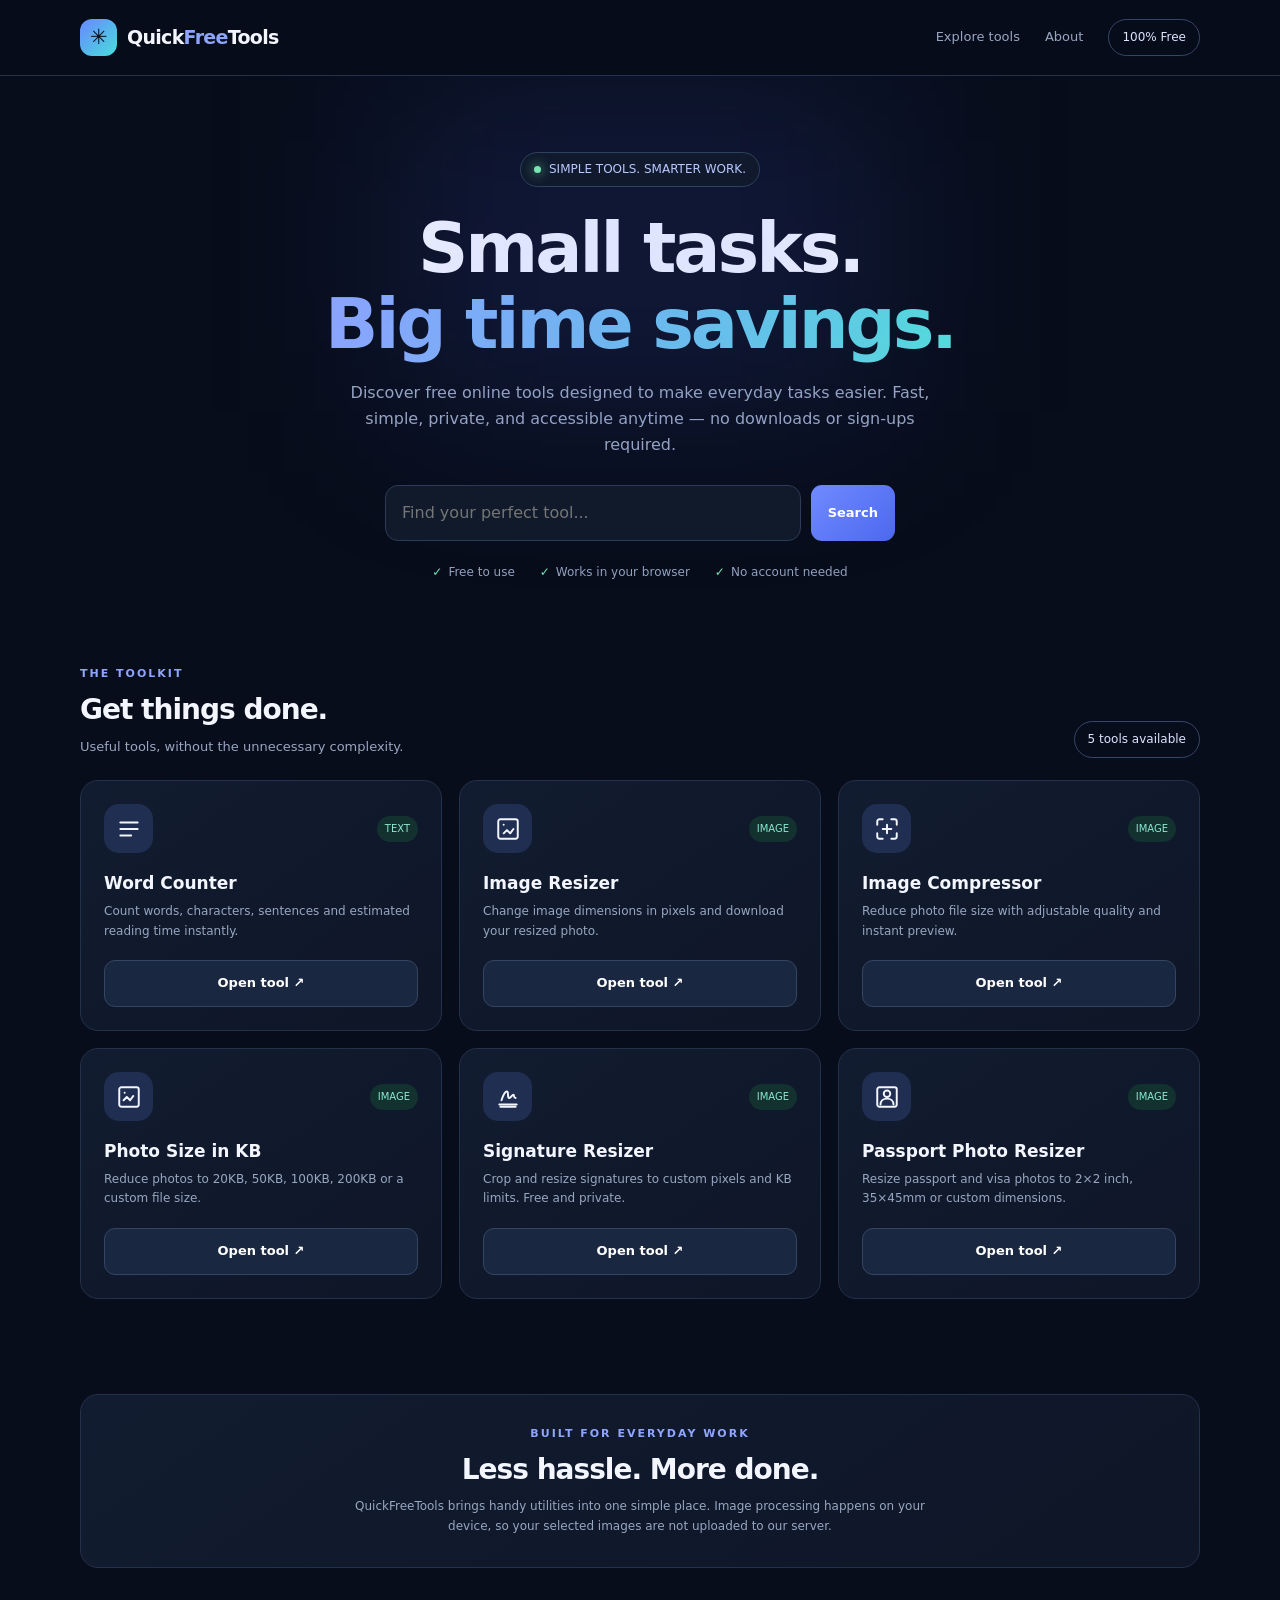
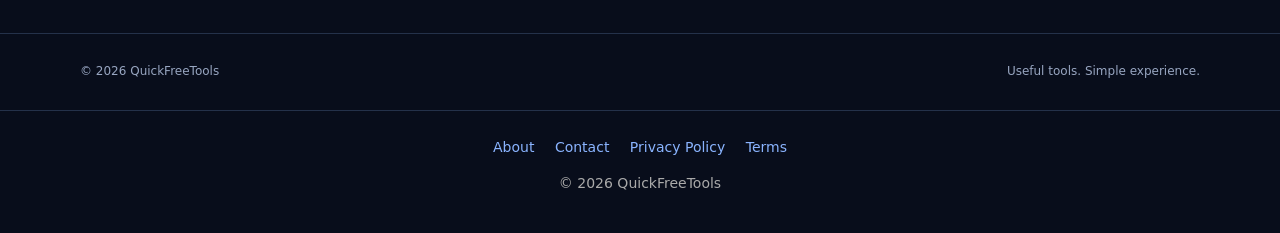
==== index.html @ e78bf020 "Update index.html" ====
<!DOCTYPE html>
<html lang="en">
<head>
<meta charset="UTF-8">
<meta name="viewport" content="width=device-width, initial-scale=1.0">
<meta name="theme-color" content="#080d1b">
<meta name="description" content="Free online tools to count words, resize images and compress photos. Fast, private and easy to use.">
<title>QuickFreeTools — Smart Tools. Zero Cost.</title>
<link rel="canonical" href="https://quickfreetools.github.io/quickfreetools/">

<meta property="og:type" content="website">
<meta property="og:title" content="QuickFreeTools - Free Online Tools">
<meta property="og:description" content="Free online tools to count words, resize images and compress photos. Fast, simple and privacy-friendly.">
<meta property="og:url" content="https://quickfreetools.github.io/quickfreetools/">
<meta name="twitter:card" content="summary">
<style>
:root{--bg:#080d1b;--panel:#10182a;--panel2:#141f35;--line:#24314a;--text:#f3f6ff;--muted:#98a6c1;--blue:#6485ff;--cyan:#49e0dc;--green:#76e6b2}
*{box-sizing:border-box}
html{scroll-behavior:smooth;scroll-padding-top:90px}
body{margin:0;background:var(--bg);color:var(--text);font-family:Inter,ui-sans-serif,system-ui,-apple-system,Arial,sans-serif;line-height:1.6}
button,input,textarea,select{font:inherit}
button{cursor:pointer}
a{color:inherit;text-decoration:none}
.wrap{width:min(1120px,92%);margin:auto}
nav{height:76px;border-bottom:1px solid var(--line);display:flex;align-items:center;position:sticky;top:0;background:#080d1bf2;backdrop-filter:blur(16px);z-index:10}
.navrow{display:flex;align-items:center;justify-content:space-between;gap:18px}
.logo{display:flex;align-items:center;gap:10px;font-weight:850;font-size:19px;letter-spacing:-.7px}
.logoicon{width:37px;height:37px;display:grid;place-items:center;border-radius:12px;background:linear-gradient(135deg,#6888ff,#48dedb);color:#081020;font-size:21px}
.logo em{font-style:normal;color:#8ea5ff}
.navlinks{display:flex;align-items:center;gap:25px;color:var(--muted);font-size:13px}
.navlinks a:hover{color:white}
.pill{border:1px solid #35466a;border-radius:30px;padding:8px 13px;color:#dce4ff;font-size:12px}
.hero{padding:76px 0 48px;text-align:center;position:relative;overflow:hidden}
.hero:before{content:"";position:absolute;width:500px;height:330px;left:50%;top:5px;transform:translateX(-50%);background:#4967ff20;filter:blur(90px);pointer-events:none}
.eyebrow{display:inline-flex;align-items:center;gap:8px;border:1px solid #30405f;background:#101a2c;border-radius:30px;padding:7px 13px;color:#b9c7ff;font-size:12px;position:relative}
.dot{width:7px;height:7px;border-radius:50%;background:var(--green);box-shadow:0 0 12px #76e6b2}
h1{font-size:clamp(38px,6.5vw,70px);line-height:1.08;letter-spacing:-3px;margin:24px 0 18px;font-weight:850}
.gradient{background:linear-gradient(100deg,#8ea5ff,#55dedb);background-clip:text;-webkit-background-clip:text;color:transparent}
.hero p{max-width:590px;margin:0 auto;color:var(--muted);font-size:16px}
.searchbox{display:flex;gap:10px;max-width:510px;margin:28px auto 0;position:relative}
.searchbox input{min-width:0;flex:1;background:#111a2b;border:1px solid #2c3b57;border-radius:13px;padding:14px 16px;color:white;outline:none}
.searchbox input:focus,textarea:focus,input:focus,select:focus{border-color:var(--blue)}
.btn{border:0;border-radius:11px;padding:12px 17px;background:linear-gradient(135deg,#718aff,#4c68ee);color:white;font-weight:750;font-size:13px;transition:transform .2s,filter .2s}
.btn:hover{filter:brightness(1.12);transform:translateY(-1px)}
.btn.secondary{background:#1a2740;border:1px solid #344563}
.btn:disabled{opacity:.45;cursor:not-allowed;transform:none}
.stats{display:flex;justify-content:center;gap:25px;flex-wrap:wrap;margin-top:22px;color:#91a2bf;font-size:12px}
.stats span:before{content:"✓";color:var(--green);margin-right:6px}
.section{padding:35px 0 65px}
.sectionhead{display:flex;align-items:end;justify-content:space-between;gap:20px;margin-bottom:22px}
.kicker{color:#8fa5ff;font-size:11px;text-transform:uppercase;letter-spacing:2px;font-weight:800}
h2{font-size:28px;letter-spacing:-1px;margin:5px 0}
.sub{color:var(--muted);font-size:13px;margin:0}
.grid{display:grid;grid-template-columns:repeat(3,minmax(0,1fr));gap:17px}
.card{background:linear-gradient(145deg,#121c30,#0e1627);border:1px solid var(--line);border-radius:18px;padding:23px;transition:border-color .2s,transform .2s;min-width:0}
.card:hover{border-color:#536cba;transform:translateY(-3px)}
.cardtop{display:flex;justify-content:space-between;align-items:center}
.toolicon{width:49px;height:49px;border-radius:15px;display:grid;place-items:center;font-size:24px;background:#202e51}
.tag{font-size:10px;color:#8ce7d4;background:#12312f;padding:5px 8px;border-radius:20px}
.card h3{font-size:17px;margin:17px 0 5px}
.card p{font-size:12px;color:var(--muted);min-height:40px;margin:0 0 18px}
.card button{width:100%}
.workspace{margin-top:30px}
.toolpanel{display:none;background:#10192b;border:1px solid #293853;border-radius:20px;padding:clamp(18px,4vw,32px)}
.toolpanel.active{display:block;animation:appear .25s ease}
@keyframes appear{from{opacity:0;transform:translateY(6px)}to{opacity:1;transform:translateY(0)}}
.panelhead{display:flex;justify-content:space-between;align-items:center;gap:15px;margin-bottom:22px}
.panelhead h3{margin:0;font-size:21px}
.panelhead p{margin:3px 0 0;color:var(--muted);font-size:12px}
.closebtn{background:#1a2740;border:1px solid #354563;color:white;border-radius:9px;padding:7px 12px}
textarea,.field{width:100%;background:#080f1e;border:1px solid #2a3955;border-radius:12px;color:white;padding:14px;outline:none}
textarea{min-height:170px;resize:vertical}
textarea::placeholder,.field::placeholder{color:#687a98}
.metrics{display:grid;grid-template-columns:repeat(4,1fr);gap:10px;margin-top:13px}
.metric{padding:14px;border:1px solid #293853;border-radius:12px;background:#0c1424}
.metric strong{display:block;font-size:23px;color:#a5b5ff}
.metric span{font-size:11px;color:var(--muted)}
.rowtools{display:flex;gap:9px;flex-wrap:wrap;margin-top:14px}
.dropzone{border:1px dashed #53658a;border-radius:15px;padding:30px 15px;text-align:center;background:#0b1425}
.dropzone .bigicon{font-size:35px}
.dropzone p{font-size:13px;color:var(--muted)}
.filelabel{display:inline-block;cursor:pointer}
.filelabel input{display:none}
.imagepreview{display:none;max-width:100%;max-height:300px;object-fit:contain;margin:18px auto;border-radius:10px}
.options{display:grid;grid-template-columns:repeat(2,minmax(0,1fr));gap:14px;margin-top:18px}
.option label{display:block;color:var(--muted);font-size:12px;margin-bottom:6px}
.option input,.option select{width:100%;background:#080f1e;color:white;border:1px solid #2a3955;border-radius:10px;padding:10px}
.option input[type=range]{padding:0;accent-color:#738aff}
.status{color:var(--green);font-size:13px;margin-top:13px;overflow-wrap:anywhere}
footer{border-top:1px solid var(--line);padding:28px 0;color:var(--muted);font-size:12px}
.footerrow{display:flex;justify-content:space-between;gap:15px;flex-wrap:wrap}
.notice{font-size:11px;color:#8798b5;margin-top:13px}
.empty{color:var(--muted);font-size:13px;padding:12px 0}
@media(max-width:700px){.navlinks{gap:12px}.navlinks .hide{display:none}.hero{padding-top:55px}h1{letter-spacing:-1.8px}.grid{grid-template-columns:1fr}.card{padding:20px}.card p{min-height:0}.sectionhead{align-items:start;flex-direction:column}.metrics{grid-template-columns:repeat(2,1fr)}.options{grid-template-columns:1fr}.stats{gap:12px}.panelhead h3{font-size:18px}}
</style>
<link rel="stylesheet" href="premium.css">
</head>
<body>
<nav>
  <div class="wrap navrow">
    <a class="logo" href="#" aria-label="QuickFreeTools home"><span class="logoicon">✳</span><span>Quick<em>Free</em>Tools</span></a>
    <div class="navlinks">
      <a href="#tools">Explore tools</a>
      <a class="hide" href="#about">About</a>
      <span class="pill">100% Free</span>
    </div>
  </div>
</nav>

<header class="hero">
  <div class="wrap">
    <div class="eyebrow"><span class="dot"></span> SIMPLE TOOLS. SMARTER WORK.</div>
    <h1>Small tasks.<br><span class="gradient">Big time savings.</span></h1>
<p>
Discover free online tools designed to make everyday tasks easier.
Fast, simple, private, and accessible anytime —
no downloads or sign-ups required.
</p>
    <div class="searchbox">
      <input id="search" type="search" placeholder="Find your perfect tool..." aria-label="Search tools">
      <button class="btn" onclick="searchTools()">Search</button>
    </div>
    <div class="stats"><span>Free to use</span><span>Works in your browser</span><span>No account needed</span></div>
  </div>
</header>

<main class="wrap">
<section class="section" id="tools">
  <div class="sectionhead">
    <div><div class="kicker">THE TOOLKIT</div><h2>Get things done.</h2><p class="sub">Useful tools, without the unnecessary complexity.</p></div>
    <span class="pill">5 tools available</span>
  </div>
  <div class="grid" id="toolgrid">
    <article class="card" data-name="word counter text character sentence reading time">
      <div class="cardtop"><div class="toolicon">
  <svg width="26" height="26" viewBox="0 0 24 24"
       fill="none" stroke="currentColor"
       stroke-width="1.8" stroke-linecap="round"
       stroke-linejoin="round" aria-hidden="true">
    <path d="M4 6h16M4 12h16M4 18h10"/>
  </svg>
</div><span class="tag">TEXT</span></div>
      <h3>Word Counter</h3>
      <p>Count words, characters, sentences and estimated reading time instantly.</p>
      <button class="btn secondary" onclick="openTool('words')">Open tool ↗</button>
    </article>
    <article class="card" data-name="image resizer resize photo pixels dimensions jpg png webp">
      <div class="cardtop"><div class="toolicon">
  <svg width="26" height="26" viewBox="0 0 24 24"
       fill="none" stroke="currentColor"
       stroke-width="1.8" stroke-linecap="round"
       stroke-linejoin="round" aria-hidden="true">
    <rect x="3" y="3" width="18" height="18" rx="2"/>
    <path d="M8 16l3-3 3 3 3-4"/>
    <path d="M8 8h.01"/>
  </svg>
</div><span class="tag">IMAGE</span></div>
      <h3>Image Resizer</h3>
      <p>Change image dimensions in pixels and download your resized photo.</p>
      <button class="btn secondary" onclick="openTool('resize')">Open tool ↗</button>
    </article>
    <article class="card" data-name="image compressor compress reduce file size photo quality jpg webp">
      <div class="cardtop"><div class="toolicon">
  <svg width="26" height="26" viewBox="0 0 24 24"
       fill="none" stroke="currentColor"
       stroke-width="1.8" stroke-linecap="round"
       stroke-linejoin="round" aria-hidden="true">
    <path d="M8 3H5a2 2 0 0 0-2 2v3"/>
    <path d="M16 3h3a2 2 0 0 1 2 2v3"/>
    <path d="M3 16v3a2 2 0 0 0 2 2h3"/>
    <path d="M21 16v3a2 2 0 0 1-2 2h-3"/>
    <path d="M8 12h8M12 8v8"/>
  </svg>
</div><span class="tag">IMAGE</span></div>
      <h3>Image Compressor</h3>
      <p>Reduce photo file size with adjustable quality and instant preview.</p>
      <button class="btn secondary" onclick="openTool('compress')">Open tool ↗</button>
    </article>
<article class="card"
data-name="photo size in kb converter reduce image 20kb 50kb 100kb 200kb">

<div class="cardtop">

<div class="toolicon">
<svg width="26" height="26" viewBox="0 0 24 24"
fill="none" stroke="currentColor"
stroke-width="1.8" stroke-linecap="round"
stroke-linejoin="round" aria-hidden="true">
<rect x="3" y="3" width="18" height="18" rx="2"/>
<path d="M7 15l3-3 3 3 3-4"/>
<path d="M8 8h.01"/>
</svg>
</div>

<span class="tag">IMAGE</span>

</div>

<h3>Photo Size in KB</h3>

<p>
Reduce photos to 20KB, 50KB, 100KB, 200KB
or a custom file size.
</p>

<a class="btn secondary"
href="photo-size-in-kb.html"
style="display:block;text-align:center">
Open tool ↗
</a>

</article>
<article class="card"
data-name="signature resizer resize signature online crop signature pixels kb">

<div class="cardtop">

<div class="toolicon">
<svg width="26" height="26" viewBox="0 0 24 24"
fill="none" stroke="currentColor"
stroke-width="1.8" stroke-linecap="round"
stroke-linejoin="round" aria-hidden="true">
<path d="M4 19h16"/>
<path d="M6 15c2-6 4-8 5-8 2 0 0 6 2 6 1 0 3-3 4-3 1 0 0 3 2 3"/>
<path d="M5 21h14"/>
</svg>
</div>

<span class="tag">IMAGE</span>

</div>

<h3>Signature Resizer</h3>

<p>
Crop and resize signatures to custom pixels
and KB limits. Free and private.
</p>

<a class="btn secondary"
href="signature-resizer.html"
style="display:block;text-align:center">
Open tool ↗
</a>

</article>
    <article class="card"
data-name="passport photo resizer visa photo maker 2x2 inch 35x45mm resize passport image">

<div class="cardtop">

<div class="toolicon">
<svg width="26" height="26"
viewBox="0 0 24 24"
fill="none"
stroke="currentColor"
stroke-width="1.8"
stroke-linecap="round"
stroke-linejoin="round"
aria-hidden="true">

<rect x="3" y="3" width="18" height="18" rx="2"/>

<circle cx="12" cy="9" r="3"/>

<path d="M6 19c0-3.5 2.5-5.5 6-5.5s6 2 6 5.5"/>

</svg>
</div>

<span class="tag">IMAGE</span>

</div>

<h3>Passport Photo Resizer</h3>

<p>
Resize passport and visa photos to 2×2 inch,
35×45mm or custom dimensions.
</p>

<a class="btn secondary"
href="passport-photo-resizer.html"
style="display:block;text-align:center">
Open tool ↗
</a>

</article>
  </div>
  <p id="noresults" class="empty" hidden>No matching tools found. Try another search.</p>

  <div class="workspace">
    <section class="toolpanel" id="words">
      <div class="panelhead"><div><h3>Word Counter</h3><p>Your text stays in this browser.</p></div><button class="closebtn" onclick="closeTools()">Close ×</button></div>
      <textarea id="textinput" placeholder="Start typing or paste your text here..."></textarea>
      <div class="metrics">
        <div class="metric"><strong id="wc">0</strong><span>Words</span></div>
        <div class="metric"><strong id="cc">0</strong><span>Characters</span></div>
        <div class="metric"><strong id="sc">0</strong><span>Sentences</span></div>
        <div class="metric"><strong id="rt">0 min</strong><span>Reading time</span></div>
      </div>
      <div class="rowtools"><button class="btn" onclick="copyText()">Copy text</button><button class="btn secondary" onclick="document.getElementById('textinput').value='';countWords()">Clear</button></div>
      <p id="copyStatus" class="status" role="status"></p>
    </section>

    <section class="toolpanel" id="resize">
      <div class="panelhead"><div><h3>Image Resizer</h3><p>Resize an image and download a new copy.</p></div><button class="closebtn" onclick="closeTools()">Close ×</button></div>
      <div class="dropzone"><div class="bigicon">▧</div><strong>Choose an image to resize</strong><p>JPG, PNG or WebP · processed locally</p><label class="btn filelabel">Choose image<input id="resizeFile" type="file" accept="image/*"></label></div>
      <img id="resizePreview" class="imagepreview" alt="Image resize preview">
      <p id="resizeInfo" class="sub"></p>
      <div class="options">
        <div class="option"><label for="resizeW">Width (px)</label><input id="resizeW" type="number" min="1" max="10000" placeholder="Width"></div>
        <div class="option"><label for="resizeH">Height (px)</label><input id="resizeH" type="number" min="1" max="10000" placeholder="Height"></div>
        <div class="option"><label><input id="keepRatio" type="checkbox" checked style="width:auto;margin-right:6px">Keep aspect ratio</label></div>
        <div class="option"><label for="resizeFormat">Output format</label><select id="resizeFormat"><option value="image/png">PNG</option><option value="image/jpeg">JPG</option><option value="image/webp">WebP</option></select></div>
      </div>
      <div class="rowtools"><button class="btn" id="resizeBtn" onclick="processImage('resize')" disabled>Resize & download</button></div>
      <p id="resizeStatus" class="status" role="status"></p>
    </section>

    <section class="toolpanel" id="compress">
      <div class="panelhead"><div><h3>Image Compressor</h3><p>Reduce file size by adjusting image quality.</p></div><button class="closebtn" onclick="closeTools()">Close ×</button></div>
      <div class="dropzone"><div class="bigicon">◈</div><strong>Choose an image to compress</strong><p>JPG, PNG or WebP · processed locally</p><label class="btn filelabel">Choose image<input id="compressFile" type="file" accept="image/*"></label></div>
      <img id="compressPreview" class="imagepreview" alt="Image compression preview">
      <p id="compressInfo" class="sub"></p>
      <div class="options">
        <div class="option"><label for="quality">Image quality: <span id="qualityValue">75%</span></label><input id="quality" type="range" min="10" max="100" value="75"></div>
        <div class="option"><label for="compressFormat">Output format</label><select id="compressFormat"><option value="image/webp">WebP (recommended)</option><option value="image/jpeg">JPG</option><option value="image/png">PNG</option></select></div>
      </div>
      <div class="rowtools"><button class="btn" id="compressBtn" onclick="processImage('compress')" disabled>Compress & download</button></div>
      <p id="compressStatus" class="status" role="status"></p>
      <p class="notice">Note: PNG output is lossless; the quality slider mainly affects JPG and WebP. Actual savings depend on the original image.</p>
    </section>
  </div>
</section>

<section class="section" id="about" style="padding-top:0">
  <div class="card" style="text-align:center;padding:30px">
    <div class="kicker">BUILT FOR EVERYDAY WORK</div>
    <h2>Less hassle. More done.</h2>
    <p class="sub" style="max-width:580px;margin:0 auto">QuickFreeTools brings handy utilities into one simple place. Image processing happens on your device, so your selected images are not uploaded to our server.</p>
  </div>
</section>
</main>

<footer><div class="wrap footerrow"><span>© <span id="year"></span> QuickFreeTools</span><span>Useful tools. Simple experience.</span></div></footer>

<script>
const $=id=>document.getElementById(id);
$('year').textContent=new Date().getFullYear();

function openTool(id){
  document.querySelectorAll('.toolpanel').forEach(p=>p.classList.remove('active'));
  $(id).classList.add('active');
  $(id).scrollIntoView({behavior:'smooth',block:'start'});
}
function closeTools(){
  document.querySelectorAll('.toolpanel').forEach(p=>p.classList.remove('active'));
  $('tools').scrollIntoView({behavior:'smooth',block:'start'});
}
function searchTools(){
  const q=$('search').value.trim().toLowerCase();
  let found=0;
  document.querySelectorAll('#toolgrid .card').forEach(card=>{
    const match=(card.dataset.name+' '+card.innerText).toLowerCase().includes(q);
    card.style.display=match?'':'none';
    if(match)found++;
  });
  $('noresults').hidden=found!==0;
}
$('search').addEventListener('input',searchTools);
$('search').addEventListener('keydown',e=>{if(e.key==='Enter')searchTools()});

function countWords(){
  const t=$('textinput').value;
  const words=t.trim()?t.trim().split(/\s+/u).length:0;
  const sentences=t.trim()?(t.match(/[.!?]+(?=\s|$)/g)||[]).length:0;
  $('wc').textContent=words.toLocaleString();
  $('cc').textContent=t.length.toLocaleString();
  $('sc').textContent=sentences.toLocaleString();
  $('rt').textContent=(words?Math.max(1,Math.ceil(words/200)):0)+' min';
  $('copyStatus').textContent='';
}
$('textinput').addEventListener('input',countWords);
async function copyText(){
  const t=$('textinput').value;
  if(!t){$('copyStatus').textContent='Enter some text first.';return}
  try{
    await navigator.clipboard.writeText(t);
    $('copyStatus').textContent='Text copied to clipboard.';
  }catch(e){
    $('textinput').select();
    $('copyStatus').textContent='Text selected. Press Ctrl+C to copy.';
  }
}

const imageState={resize:null,compress:null};
function formatBytes(n){
  if(n<1024)return n+' B';
  if(n<1048576)return (n/1024).toFixed(1)+' KB';
  return (n/1048576).toFixed(2)+' MB';
}
function loadImage(file){
  return new Promise((resolve,reject)=>{
    if(!file||!file.type.startsWith('image/')){reject(new Error('Please select a valid image.'));return}
    const url=URL.createObjectURL(file),img=new Image();
    img.onload=()=>resolve({img,url,file});
    img.onerror=()=>{URL.revokeObjectURL(url);reject(new Error('This image could not be opened.'))};
    img.src=url;
  });
}
async function selectImage(type,file){
  const status=$(type+'Status');
  status.textContent='';
  if(!file)return;
  try{
    const result=await loadImage(file);
    if(imageState[type]?.url)URL.revokeObjectURL(imageState[type].url);
    imageState[type]=result;
    $(type+'Preview').src=result.url;
    $(type+'Preview').style.display='block';
    $(type+'Info').textContent=`Original: ${result.img.naturalWidth} × ${result.img.naturalHeight} px · ${formatBytes(file.size)}`;
    if(type==='resize'){
      $('resizeW').value=result.img.naturalWidth;
      $('resizeH').value=result.img.naturalHeight;
    }
    $(type+'Btn').disabled=false;
  }catch(e){
    status.textContent=e.message;
  }
}
$('resizeFile').addEventListener('change',e=>selectImage('resize',e.target.files[0]));
$('compressFile').addEventListener('change',e=>selectImage('compress',e.target.files[0]));
$('quality').addEventListener('input',()=>{$('qualityValue').textContent=$('quality').value+'%'});

$('resizeW').addEventListener('input',()=>{
  const s=imageState.resize;
  if(s&&$('keepRatio').checked&&Number($('resizeW').value)>0){
    $('resizeH').value=Math.round(Number($('resizeW').value)*s.img.naturalHeight/s.img.naturalWidth);
  }
});
$('resizeH').addEventListener('input',()=>{
  const s=imageState.resize;
  if(s&&$('keepRatio').checked&&Number($('resizeH').value)>0){
    $('resizeW').value=Math.round(Number($('resizeH').value)*s.img.naturalWidth/s.img.naturalHeight);
  }
});

async function processImage(type){
  const s=imageState[type],status=$(type+'Status'),btn=$(type+'Btn');
  if(!s)return;
  let w,h,format,quality;
  if(type==='resize'){
    w=Number($('resizeW').value);h=Number($('resizeH').value);
    format=$('resizeFormat').value;quality=.92;
    if(!Number.isInteger(w)||!Number.isInteger(h)||w<1||h<1||w>10000||h>10000){
      status.textContent='Enter width and height between 1 and 10000 pixels.';return;
    }
  }else{
    w=s.img.naturalWidth;h=s.img.naturalHeight;
    format=$('compressFormat').value;quality=Number($('quality').value)/100;
  }
  if(w*h>40000000){status.textContent='That output is very large. Choose smaller dimensions.';return}
  btn.disabled=true;status.textContent='Processing image…';
  try{
    const canvas=document.createElement('canvas');
    canvas.width=w;canvas.height=h;
    const ctx=canvas.getContext('2d');
    if(format==='image/jpeg'){ctx.fillStyle='#ffffff';ctx.fillRect(0,0,w,h)}
    ctx.drawImage(s.img,0,0,w,h);
    const blob=await new Promise((resolve,reject)=>{
      canvas.toBlob(b=>b?resolve(b):reject(new Error('Could not create output. Try another format.')),format,quality);
    });
    let ext=format==='image/jpeg'?'jpg':format==='image/png'?'png':'webp';
    const url=URL.createObjectURL(blob);
    const a=document.createElement('a');
    a.href=url;a.download=`quickfreetools-${type}.${ext}`;
    document.body.appendChild(a);a.click();a.remove();
    setTimeout(()=>URL.revokeObjectURL(url),1500);
    status.textContent=type==='compress'
      ?`Done! Original ${formatBytes(s.file.size)} · New ${formatBytes(blob.size)} · ${blob.size<s.file.size?Math.round((1-blob.size/s.file.size)*100)+'% smaller':'output is not smaller this time'}.`
      :`Done! Your ${w} × ${h} px image has been downloaded (${formatBytes(blob.size)}).`;
  }catch(e){status.textContent=e.message||'Something went wrong. Please try again.'}
  finally{btn.disabled=false}
}
</script>
<footer style="text-align:center;padding:25px 10px;color:#aaa;font-size:14px;">
  <a href="about.html" style="color:#8ab4ff;margin:8px;">About</a>
  <a href="contact.html" style="color:#8ab4ff;margin:8px;">Contact</a>
  <a href="privacy-policy.html" style="color:#8ab4ff;margin:8px;">Privacy Policy</a>
  <a href="terms.html" style="color:#8ab4ff;margin:8px;">Terms</a>
  <p>© 2026 QuickFreeTools</p>
</footer></body>
</html>
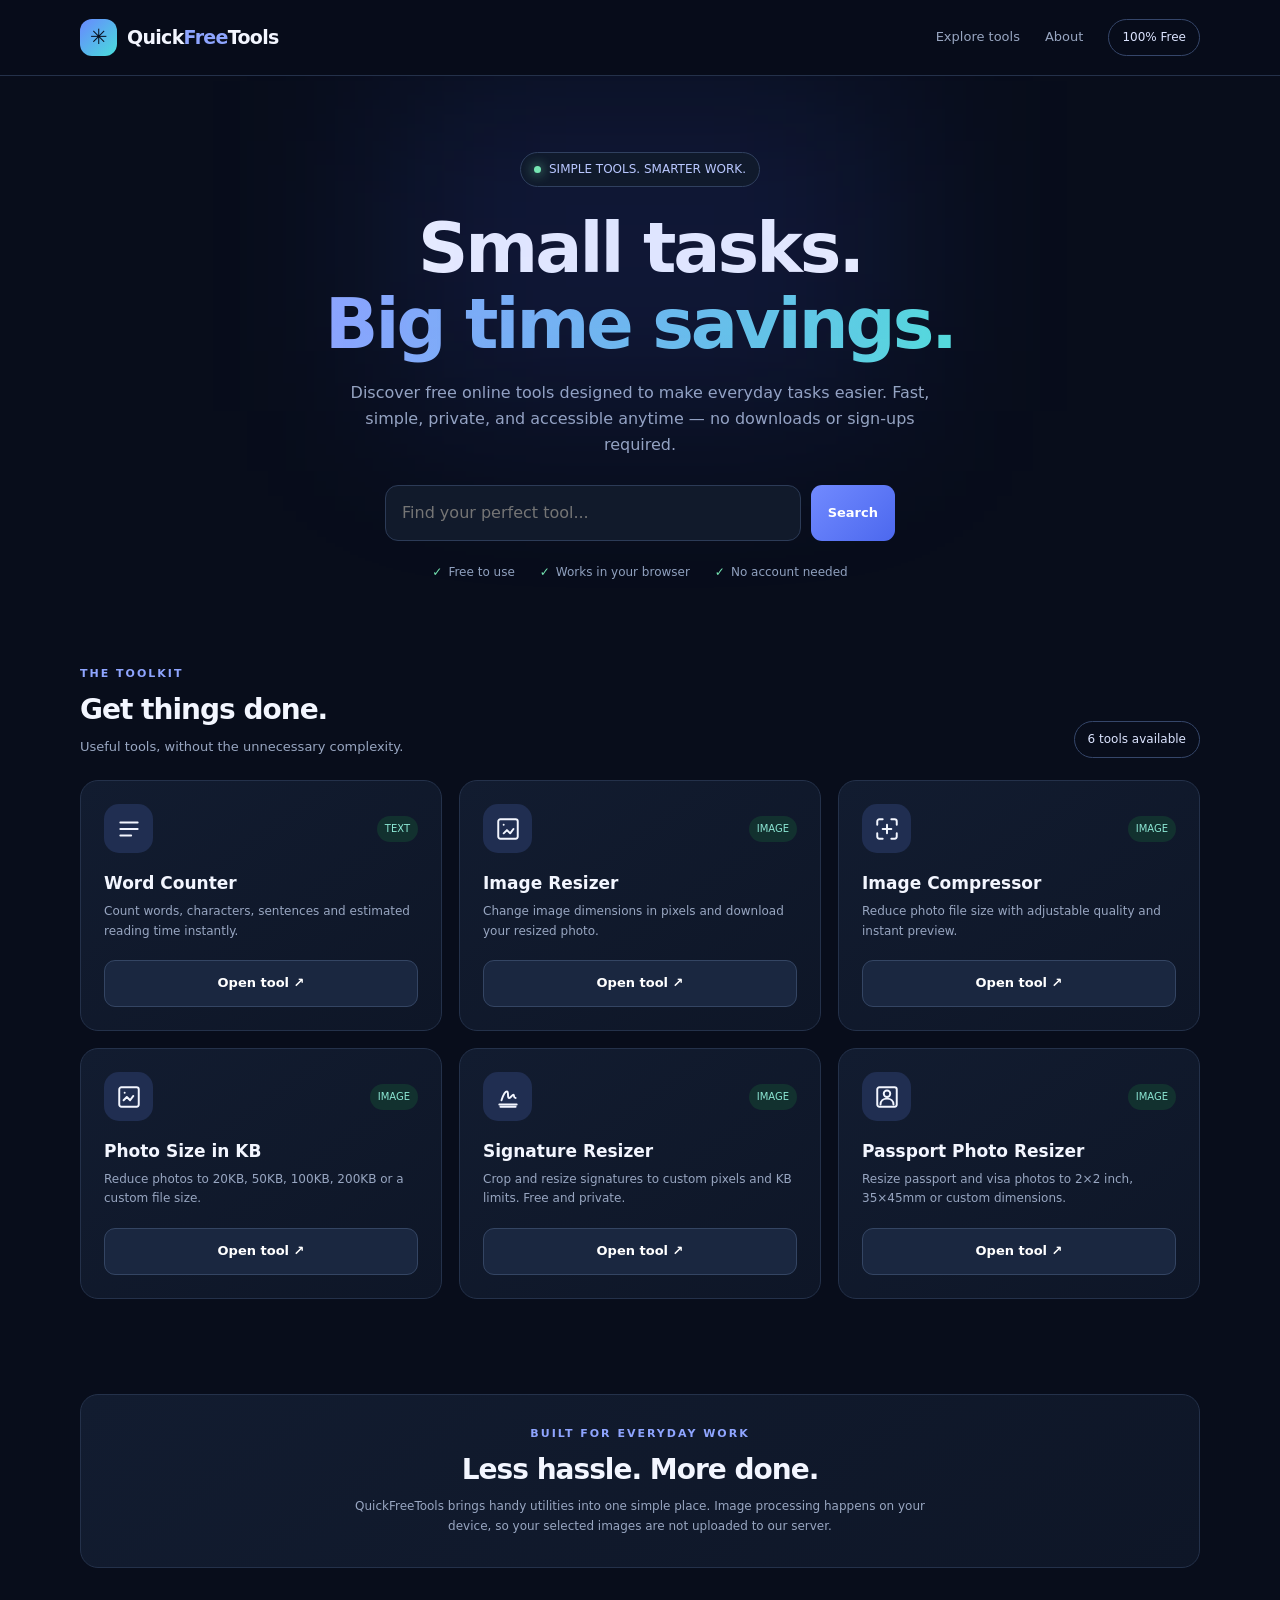
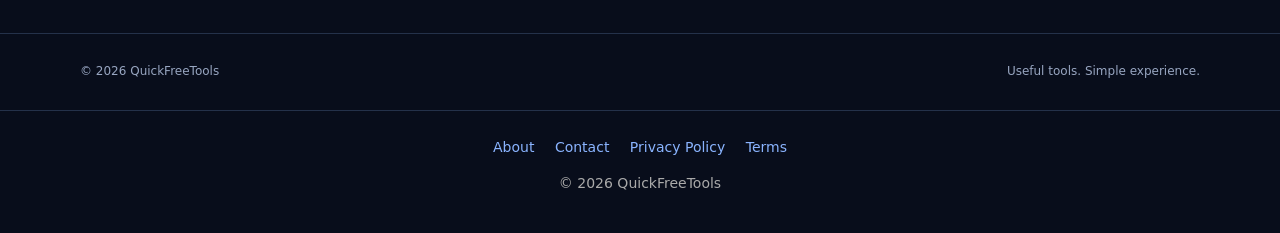
==== commit a0740318: "Update index.html" ====
--- a/index.html
+++ b/index.html
@@ -129,7 +129,7 @@
 <section class="section" id="tools">
   <div class="sectionhead">
     <div><div class="kicker">THE TOOLKIT</div><h2>Get things done.</h2><p class="sub">Useful tools, without the unnecessary complexity.</p></div>
-    <span class="pill">5 tools available</span>
+    <span class="pill">6 tools available</span>
   </div>
   <div class="grid" id="toolgrid">
     <article class="card" data-name="word counter text character sentence reading time">
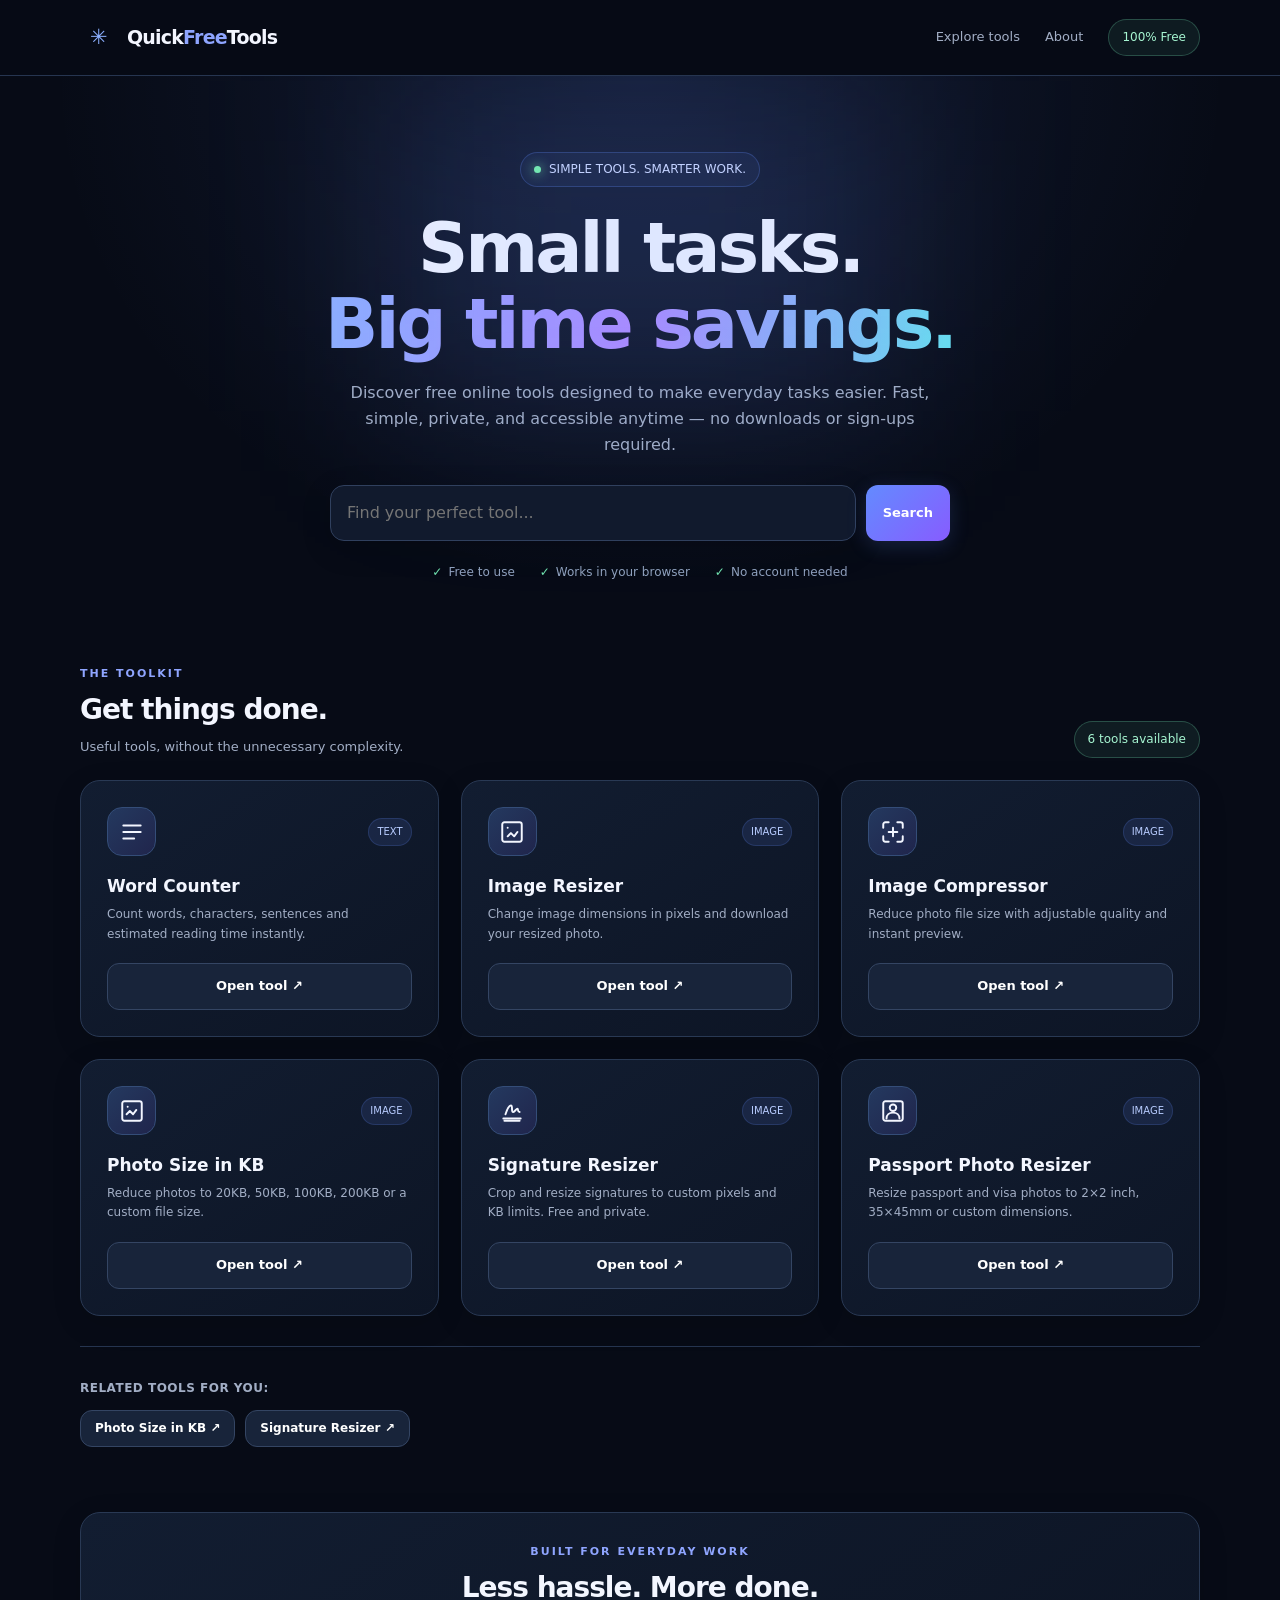
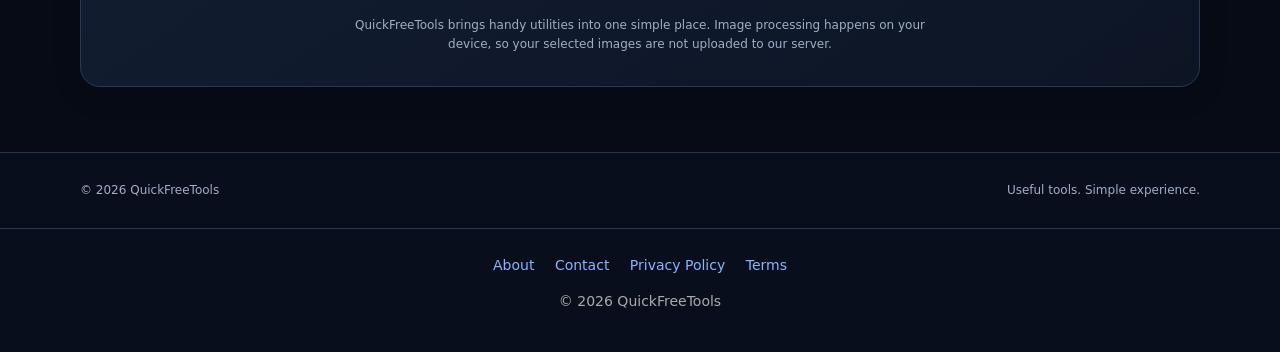
==== commit 79277ff3: "Update index.html" ====
--- a/index.html
+++ b/index.html
@@ -302,7 +302,13 @@
       </div>
       <div class="rowtools"><button class="btn" onclick="copyText()">Copy text</button><button class="btn secondary" onclick="document.getElementById('textinput').value='';countWords()">Clear</button></div>
       <p id="copyStatus" class="status" role="status"></p>
-    </section>
+    <div style="margin-top: 30px; border-top: 1px solid var(--line); padding-top: 20px; text-align: left;">
+  <p style="font-size: 12px; color: var(--muted); margin-bottom: 12px; font-weight: 700; letter-spacing: 0.5px;">RELATED TOOLS FOR YOU:</p>
+  <div style="display: flex; gap: 10px; flex-wrap: wrap;">
+    <a href="photo-size-in-kb.html" class="btn secondary" style="font-size: 12px; padding: 8px 14px; margin: 0;">Photo Size in KB ↗</a>
+    <a href="signature-resizer.html" class="btn secondary" style="font-size: 12px; padding: 8px 14px; margin: 0;">Signature Resizer ↗</a>
+  </div>
+</div>    </section>
 
     <section class="toolpanel" id="resize">
       <div class="panelhead"><div><h3>Image Resizer</h3><p>Resize an image and download a new copy.</p></div><button class="closebtn" onclick="closeTools()">Close ×</button></div>
@@ -317,7 +323,13 @@
       </div>
       <div class="rowtools"><button class="btn" id="resizeBtn" onclick="processImage('resize')" disabled>Resize & download</button></div>
       <p id="resizeStatus" class="status" role="status"></p>
-    </section>
+    <div style="margin-top: 30px; border-top: 1px solid var(--line); padding-top: 20px; text-align: left;">
+  <p style="font-size: 12px; color: var(--muted); margin-bottom: 12px; font-weight: 700; letter-spacing: 0.5px;">RELATED TOOLS FOR YOU:</p>
+  <div style="display: flex; gap: 10px; flex-wrap: wrap;">
+    <a href="photo-size-in-kb.html" class="btn secondary" style="font-size: 12px; padding: 8px 14px; margin: 0;">Photo Size in KB ↗</a>
+    <a href="passport-photo-resizer.html" class="btn secondary" style="font-size: 12px; padding: 8px 14px; margin: 0;">Passport Photo Resizer ↗</a>
+  </div>
+</div>    </section>
 
     <section class="toolpanel" id="compress">
       <div class="panelhead"><div><h3>Image Compressor</h3><p>Reduce file size by adjusting image quality.</p></div><button class="closebtn" onclick="closeTools()">Close ×</button></div>
@@ -333,7 +345,13 @@
       <p class="notice">Note: PNG output is lossless; the quality slider mainly affects JPG and WebP. Actual savings depend on the original image.</p>
     </section>
   </div>
-</section>
+<div style="margin-top: 30px; border-top: 1px solid var(--line); padding-top: 20px; text-align: left;">
+  <p style="font-size: 12px; color: var(--muted); margin-bottom: 12px; font-weight: 700; letter-spacing: 0.5px;">RELATED TOOLS FOR YOU:</p>
+  <div style="display: flex; gap: 10px; flex-wrap: wrap;">
+    <a href="photo-size-in-kb.html" class="btn secondary" style="font-size: 12px; padding: 8px 14px; margin: 0;">Photo Size in KB ↗</a>
+    <a href="signature-resizer.html" class="btn secondary" style="font-size: 12px; padding: 8px 14px; margin: 0;">Signature Resizer ↗</a>
+  </div>
+</div></section>
 
 <section class="section" id="about" style="padding-top:0">
   <div class="card" style="text-align:center;padding:30px">
--- a/premium.css
+++ b/premium.css
@@ -0,0 +1,315 @@
+/* ==========================================
+   QUICKFREETOOLS 2.0
+   DARK PREMIUM EDITION
+   ========================================== */
+
+:root {
+  --bg: #070b16;
+  --panel: #101829;
+  --panel2: #151f35;
+  --line: #263550;
+  --text: #f3f6ff;
+  --muted: #a2aec5;
+  --blue: #638bff;
+  --cyan: #45d9ed;
+  --green: #73e6b2;
+}
+
+/* GLOBAL */
+
+body {
+  background: var(--bg);
+  color: var(--text);
+  -webkit-font-smoothing: antialiased;
+}
+
+::selection {
+  background: #638bff;
+  color: #ffffff;
+}
+
+/* NAVIGATION */
+
+nav {
+  background: rgba(7, 11, 22, 0.92);
+  border-bottom: 1px solid var(--line);
+  backdrop-filter: blur(18px);
+}
+
+.logo {
+  font-weight: 900;
+  letter-spacing: -0.8px;
+}
+
+.logoicon {
+  background: linear-gradient(
+    135deg,
+    #638bff,
+    #9b5cff
+  );
+  box-shadow: 0 4px 22px rgba(99, 139, 255, 0.25);
+}
+
+.pill {
+  background: rgba(115, 230, 178, 0.08);
+  border: 1px solid rgba(115, 230, 178, 0.25);
+  color: #a6f5d1;
+}
+
+/* HERO SECTION */
+
+.hero {
+  background:
+    radial-gradient(
+      ellipse at 50% 0%,
+      rgba(99, 139, 255, 0.12),
+      transparent 65%
+    );
+}
+
+.hero::before {
+  background: rgba(99, 139, 255, 0.15);
+}
+
+.eyebrow {
+  border-color: rgba(99, 139, 255, 0.25);
+  background: rgba(99, 139, 255, 0.07);
+  color: #c2d1ff;
+}
+
+.gradient {
+  background: linear-gradient(
+    100deg,
+    #8cb0ff,
+    #b18aff,
+    #66e0ef
+  );
+
+  -webkit-background-clip: text;
+  background-clip: text;
+  color: transparent;
+}
+
+/* SEARCH */
+
+.searchbox {
+  max-width: 620px;
+}
+
+.searchbox input {
+  background: #111a2d;
+  border: 1px solid #30405e;
+  border-radius: 14px;
+  color: white;
+  box-shadow: 0 8px 30px rgba(0,0,0,0.15);
+}
+
+.searchbox input:focus {
+  border-color: #638bff;
+  box-shadow: 0 0 0 3px rgba(99,139,255,0.15);
+}
+
+/* BUTTONS */
+
+.btn {
+  background: linear-gradient(
+    135deg,
+    #638bff,
+    #875cff
+  );
+
+  border-radius: 12px;
+  box-shadow: 0 5px 20px rgba(99,139,255,0.18);
+}
+
+.btn:hover {
+  filter: brightness(1.12);
+  transform: translateY(-2px);
+}
+
+.btn.secondary {
+  background: #18243a;
+  border: 1px solid #344563;
+  box-shadow: none;
+}
+
+/* TOOLS GRID */
+
+.grid {
+  gap: 22px;
+}
+
+.card {
+  background: linear-gradient(
+    145deg,
+    #121d31,
+    #0d1525
+  );
+
+  border: 1px solid #293954;
+  border-radius: 20px;
+  padding: 26px;
+
+  box-shadow: 0 8px 30px rgba(0,0,0,0.12);
+
+  transition:
+    transform 0.25s ease,
+    border-color 0.25s ease,
+    box-shadow 0.25s ease;
+}
+
+.card:hover {
+  border-color: #638bff;
+  transform: translateY(-5px);
+  box-shadow: 0 15px 40px rgba(0,0,0,0.25);
+}
+
+.toolicon {
+  background: linear-gradient(
+    135deg,
+    #24395f,
+    #20254c
+  );
+
+  border: 1px solid #344d78;
+  border-radius: 15px;
+}
+
+.tag {
+  background: rgba(99,139,255,0.12);
+  color: #b8ccff;
+  border: 1px solid rgba(99,139,255,0.18);
+}
+
+/* TOOL WORKSPACE */
+
+.toolpanel {
+  background: linear-gradient(
+    145deg,
+    #111b2e,
+    #0c1424
+  );
+
+  border: 1px solid #30415e;
+  border-radius: 22px;
+
+  box-shadow: 0 12px 40px rgba(0,0,0,0.15);
+}
+
+.metric {
+  background: #111b2d;
+  border: 1px solid #30415a;
+  border-radius: 14px;
+}
+
+.metric strong {
+  color: #83a5ff;
+}
+
+/* INPUT FIELDS */
+
+textarea,
+.option input,
+.option select {
+  background: #0d1627;
+  color: #ffffff;
+  border: 1px solid #344766;
+  border-radius: 12px;
+}
+
+textarea:focus,
+.option input:focus,
+.option select:focus {
+  outline: none;
+  border-color: #638bff;
+  box-shadow: 0 0 0 3px rgba(99,139,255,0.12);
+}
+
+/* UPLOAD AREA */
+
+.dropzone {
+  background: #0c1628;
+  border: 2px dashed #40577d;
+  border-radius: 18px;
+  transition: 0.25s ease;
+}
+
+.dropzone:hover {
+  border-color: #638bff;
+  background: #121f36;
+}
+
+/* FOOTER */
+
+footer {
+  border-top: 1px solid var(--line);
+  background: #080e1c;
+  color: var(--muted);
+}
+
+/* RESPONSIVE DESIGN */
+
+@media (max-width: 900px) {
+
+  .grid {
+    grid-template-columns: repeat(2, minmax(0,1fr));
+  }
+
+  .hero {
+    padding: 65px 20px;
+  }
+
+}
+
+@media (max-width: 600px) {
+
+  .grid {
+    grid-template-columns: 1fr;
+  }
+
+  .hero {
+    padding: 50px 16px;
+  }
+
+  .card {
+    padding: 22px;
+  }
+
+  .toolpanel {
+    padding: 20px;
+  }
+
+  .searchbox {
+    flex-direction: column;
+  }
+
+  .searchbox input,
+  .searchbox button {
+    width: 100%;
+  }
+
+}
+
+/* ACCESSIBILITY */
+
+@media (prefers-reduced-motion: reduce) {
+
+  *,
+  *::before,
+  *::after {
+    animation-duration: 0.01ms !important;
+    transition-duration: 0.01ms !important;
+  }
+
+}
+/* Remove background box from homepage logo */
+
+.logoicon {
+  background: transparent !important;
+  border: none !important;
+  box-shadow: none !important;
+  border-radius: 0 !important;
+}
+.logoicon {
+  color: #8cb0ff !important;
+}
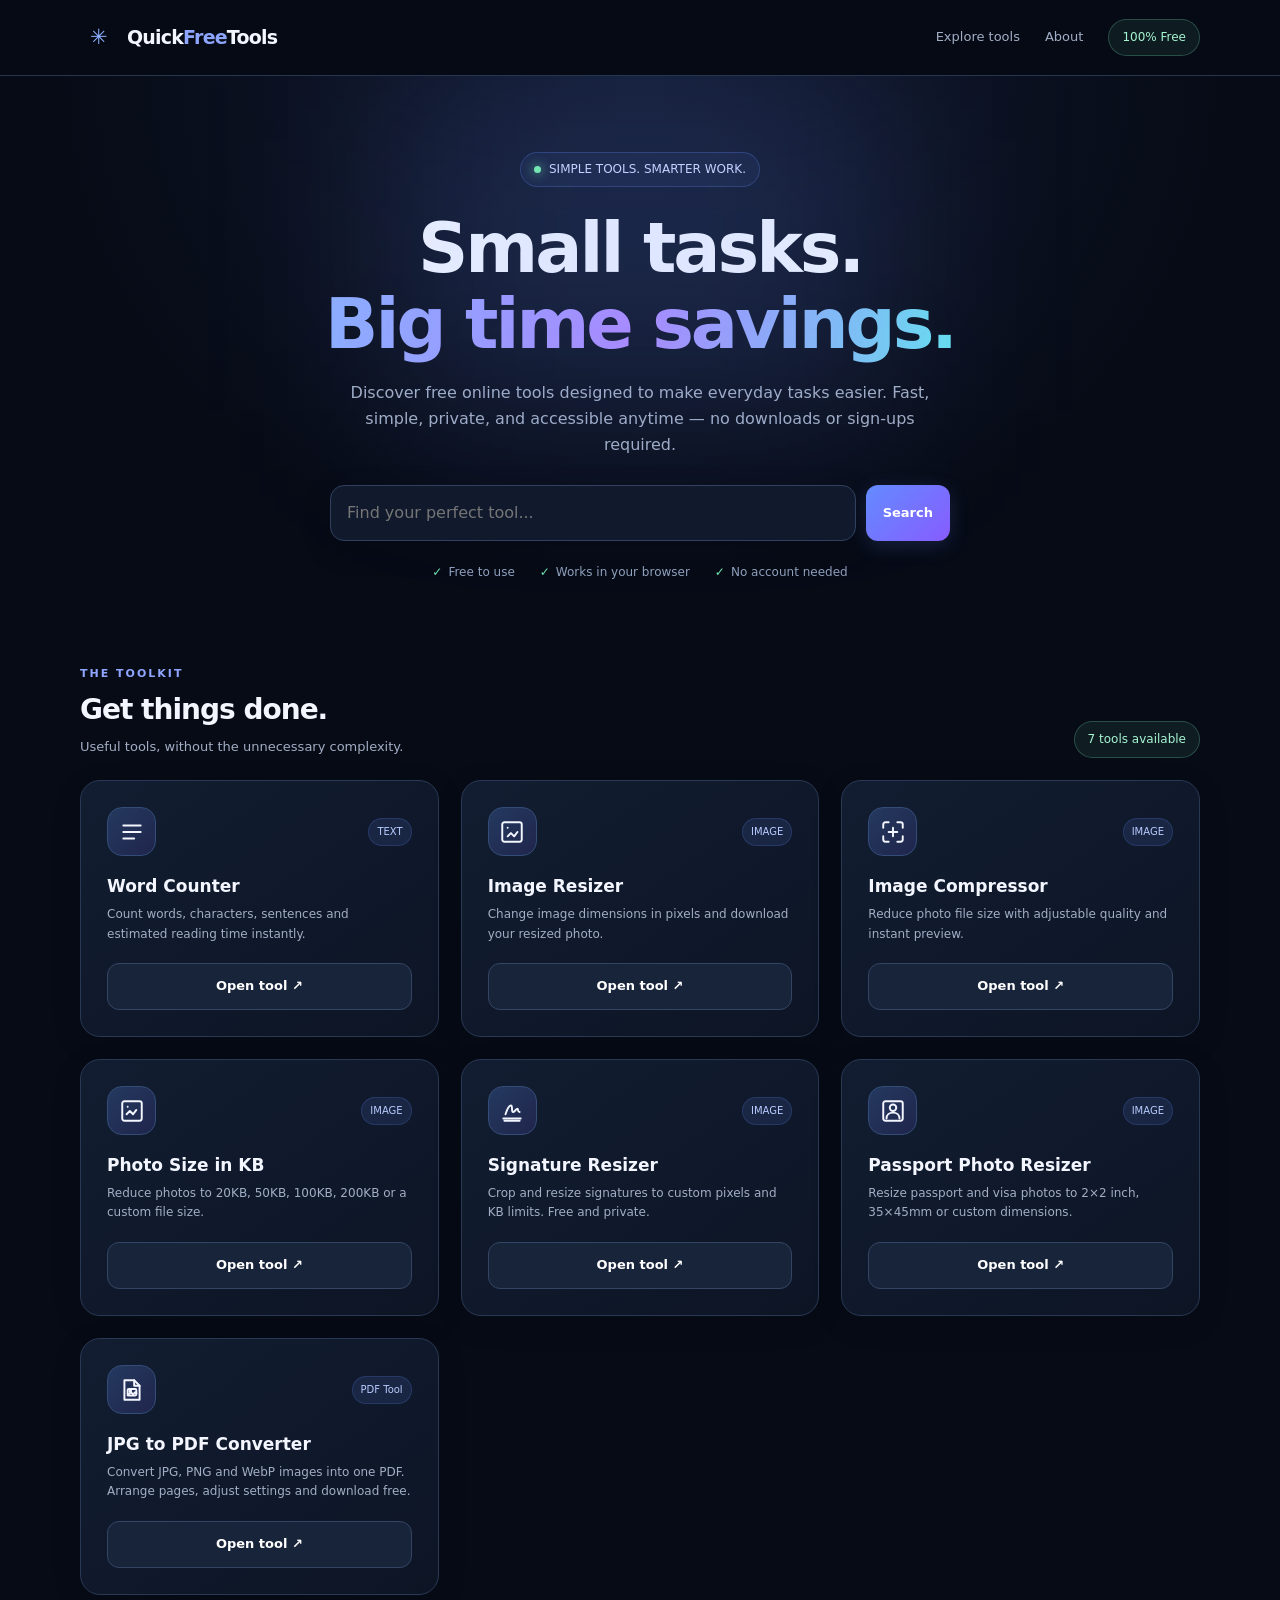
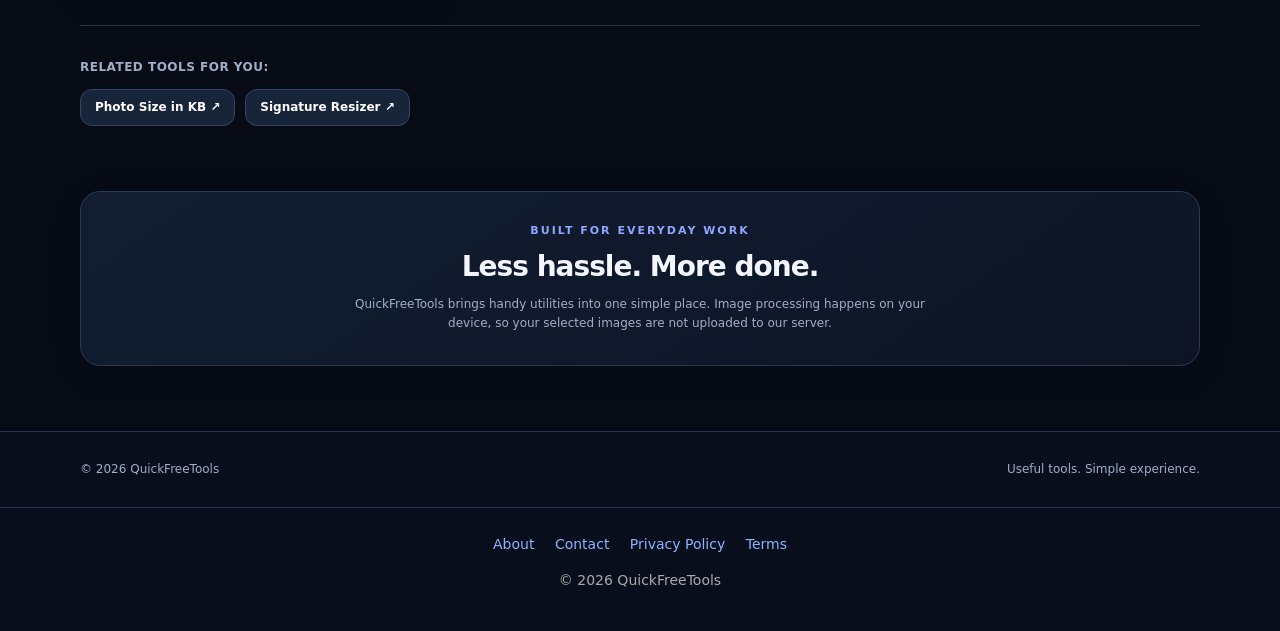
==== commit d23cf207: "Update index.html" ====
--- a/index.html
+++ b/index.html
@@ -129,7 +129,7 @@
 <section class="section" id="tools">
   <div class="sectionhead">
     <div><div class="kicker">THE TOOLKIT</div><h2>Get things done.</h2><p class="sub">Useful tools, without the unnecessary complexity.</p></div>
-    <span class="pill">6 tools available</span>
+    <span class="pill">7 tools available</span>
   </div>
   <div class="grid" id="toolgrid">
     <article class="card" data-name="word counter text character sentence reading time">
@@ -287,6 +287,46 @@
 </a>
 
 </article>
+<article class="card"
+data-name="jpg to pdf converter image to pdf png to pdf webp to pdf combine images">
+
+  <div class="cardtop">
+    <div class="toolicon">
+      <svg width="26" height="26"
+      viewBox="0 0 24 24"
+      fill="none"
+      stroke="currentColor"
+      stroke-width="1.8"
+      stroke-linecap="round"
+      stroke-linejoin="round"
+      aria-hidden="true">
+
+        <path d="M5 3h9l5 5v13H5z"/>
+        <path d="M14 3v5h5"/>
+        <rect x="8" y="11" width="8" height="6" rx="1"/>
+        <circle cx="10.5" cy="13" r=".7" fill="currentColor"/>
+        <path d="m8 17 3-3 2 2 2-2 1 1"/>
+
+      </svg>
+    </div>
+
+    <span class="tag">PDF Tool</span>
+  </div>
+
+  <h3>JPG to PDF Converter</h3>
+
+  <p>
+    Convert JPG, PNG and WebP images into one PDF.
+    Arrange pages, adjust settings and download free.
+  </p>
+
+  <a class="btn secondary"
+  href="jpg-to-pdf.html"
+  style="display:block;text-align:center">
+    Open tool ↗
+  </a>
+
+</article>
   </div>
   <p id="noresults" class="empty" hidden>No matching tools found. Try another search.</p>
 
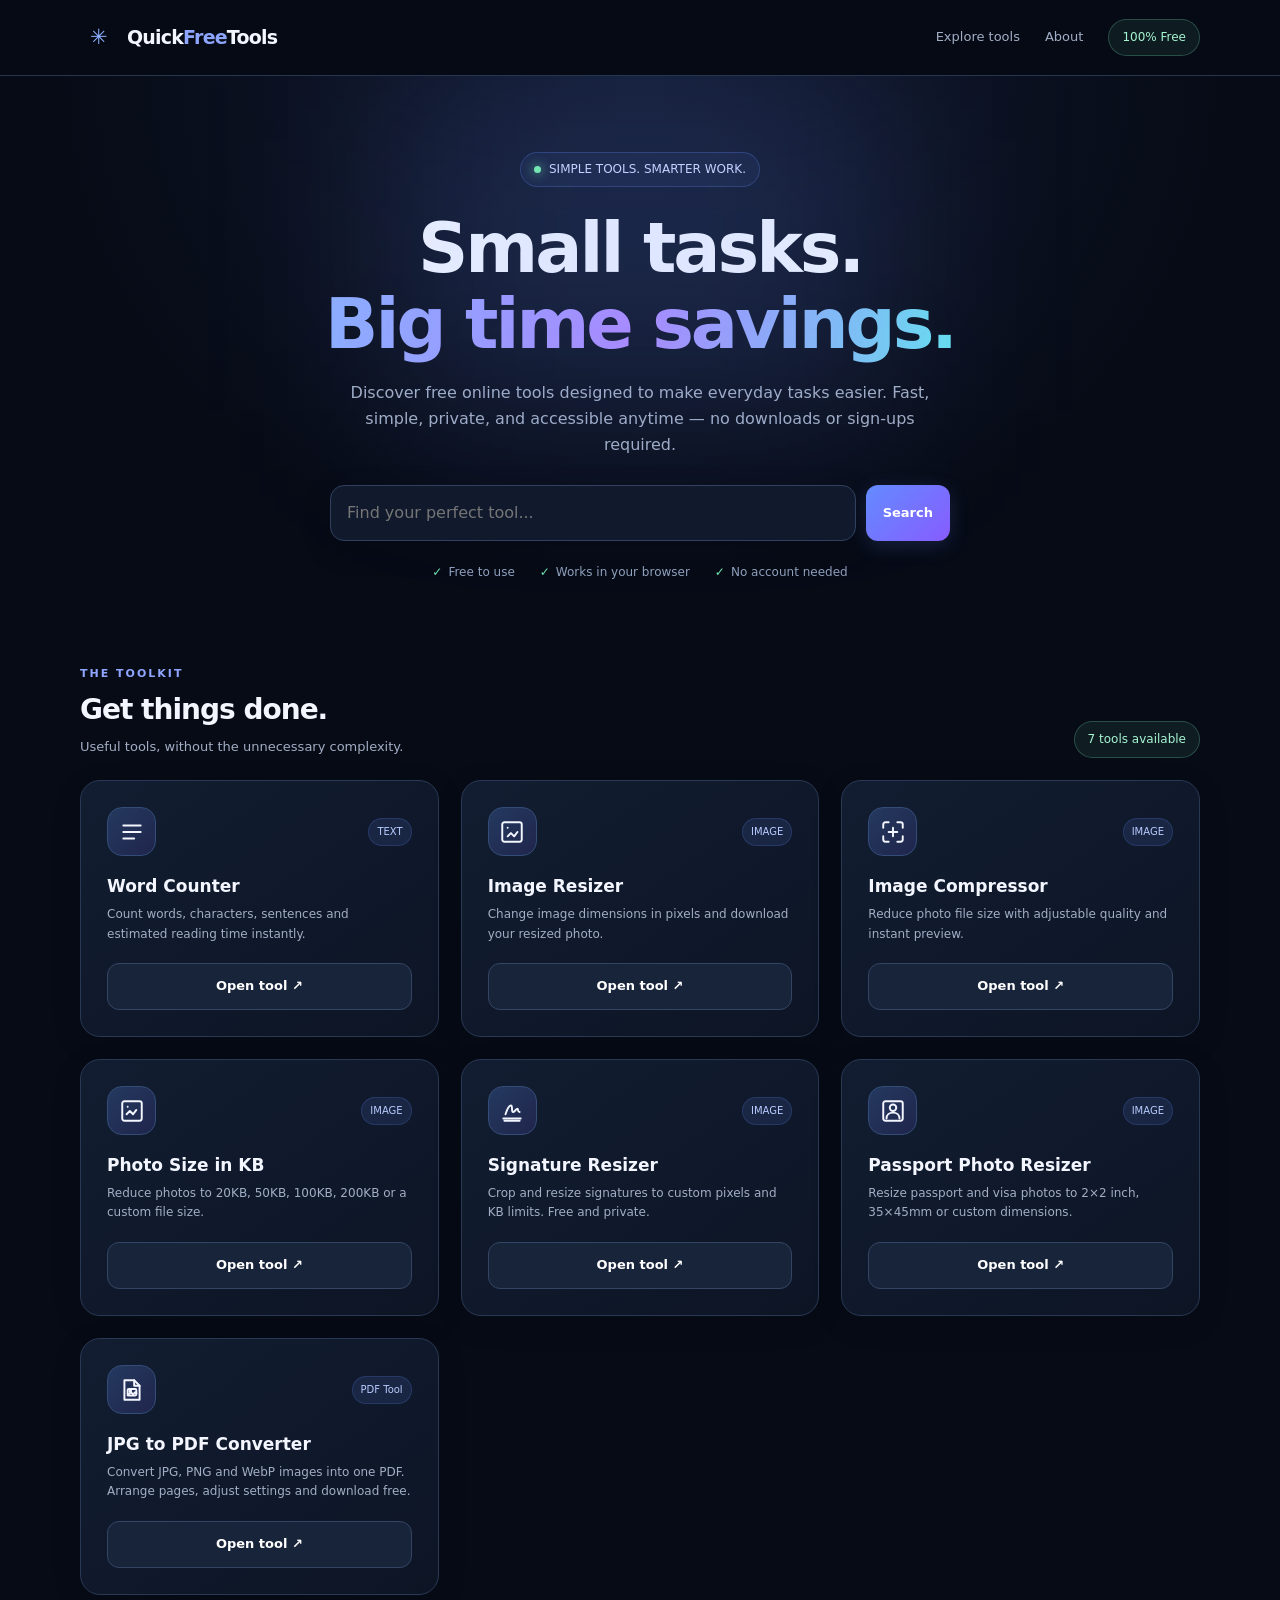
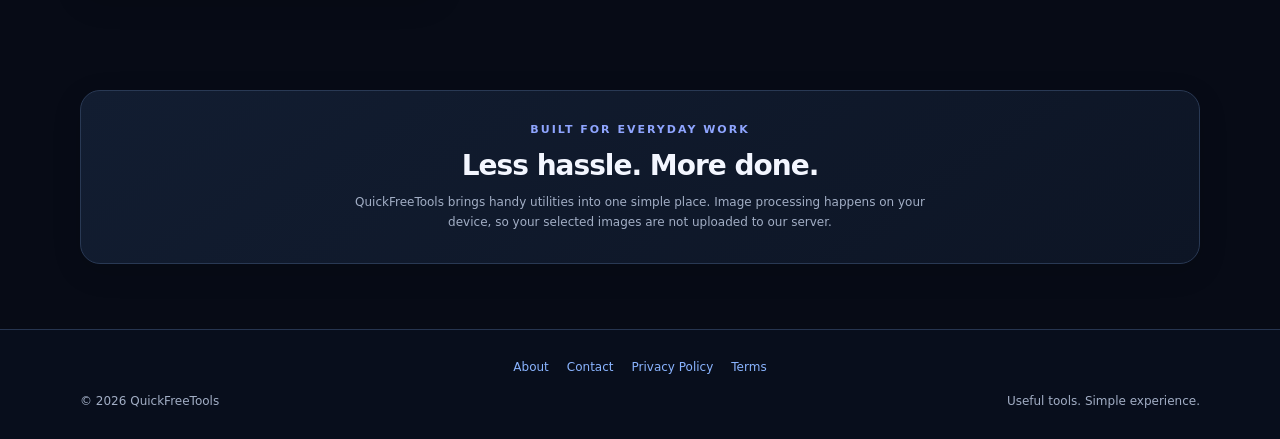
==== commit cdb613bf: "Update index.html" ====
--- a/index.html
+++ b/index.html
@@ -1,19 +1,48 @@
-
 <!DOCTYPE html>
 <html lang="en">
 <head>
 <meta charset="UTF-8">
 <meta name="viewport" content="width=device-width, initial-scale=1.0">
 <meta name="theme-color" content="#080d1b">
-<meta name="description" content="Free online tools to count words, resize images and compress photos. Fast, private and easy to use.">
+<meta name="robots" content="index, follow">
+<meta name="description" content="Free online tools to count words, resize & compress images, reduce photo size in KB, resize passport photos, and convert JPG to PDF. Fast, private, and free to use.">
 <title>QuickFreeTools — Smart Tools. Zero Cost.</title>
 <link rel="canonical" href="https://quickfreetools.github.io/quickfreetools/">
+<link rel="icon" href="data:image/svg+xml,%3Csvg xmlns='http://www.w3.org/2000/svg' viewBox='0 0 100 100'%3E%3Crect width='100' height='100' rx='24' fill='%236888ff'/%3E%3Ctext x='50' y='68' font-size='58' text-anchor='middle' fill='white'%3E%E2%9C%B3%3C/text%3E%3C/svg%3E">
 
 <meta property="og:type" content="website">
+<meta property="og:site_name" content="QuickFreeTools">
 <meta property="og:title" content="QuickFreeTools - Free Online Tools">
-<meta property="og:description" content="Free online tools to count words, resize images and compress photos. Fast, simple and privacy-friendly.">
+<meta property="og:description" content="Free online tools to count words, resize & compress images, reduce photo size in KB, resize passport photos, and convert JPG to PDF.">
 <meta property="og:url" content="https://quickfreetools.github.io/quickfreetools/">
 <meta name="twitter:card" content="summary">
+<meta name="twitter:title" content="QuickFreeTools - Free Online Tools">
+<meta name="twitter:description" content="Free online tools to count words, resize images, compress photos and convert JPG to PDF.">
+
+<script type="application/ld+json">
+{
+  "@context": "https://schema.org",
+  "@type": "WebSite",
+  "name": "QuickFreeTools",
+  "url": "https://quickfreetools.github.io/quickfreetools/"
+}
+</script>
+<script type="application/ld+json">
+{
+  "@context": "https://schema.org",
+  "@type": "ItemList",
+  "itemListElement": [
+    {"@type":"SiteNavigationElement","position":1,"name":"Word Counter","url":"https://quickfreetools.github.io/quickfreetools/#words"},
+    {"@type":"SiteNavigationElement","position":2,"name":"Image Resizer","url":"https://quickfreetools.github.io/quickfreetools/#resize"},
+    {"@type":"SiteNavigationElement","position":3,"name":"Image Compressor","url":"https://quickfreetools.github.io/quickfreetools/#compress"},
+    {"@type":"SiteNavigationElement","position":4,"name":"Photo Size in KB","url":"https://quickfreetools.github.io/quickfreetools/photo-size-in-kb.html"},
+    {"@type":"SiteNavigationElement","position":5,"name":"Signature Resizer","url":"https://quickfreetools.github.io/quickfreetools/signature-resizer.html"},
+    {"@type":"SiteNavigationElement","position":6,"name":"Passport Photo Resizer","url":"https://quickfreetools.github.io/quickfreetools/passport-photo-resizer.html"},
+    {"@type":"SiteNavigationElement","position":7,"name":"JPG to PDF Converter","url":"https://quickfreetools.github.io/quickfreetools/jpg-to-pdf.html"}
+  ]
+}
+</script>
+
 <style>
 :root{--bg:#080d1b;--panel:#10182a;--panel2:#141f35;--line:#24314a;--text:#f3f6ff;--muted:#98a6c1;--blue:#6485ff;--cyan:#49e0dc;--green:#76e6b2}
 *{box-sizing:border-box}
@@ -93,13 +122,27 @@
 .notice{font-size:11px;color:#8798b5;margin-top:13px}
 .empty{color:var(--muted);font-size:13px;padding:12px 0}
 @media(max-width:700px){.navlinks{gap:12px}.navlinks .hide{display:none}.hero{padding-top:55px}h1{letter-spacing:-1.8px}.grid{grid-template-columns:1fr}.card{padding:20px}.card p{min-height:0}.sectionhead{align-items:start;flex-direction:column}.metrics{grid-template-columns:repeat(2,1fr)}.options{grid-template-columns:1fr}.stats{gap:12px}.panelhead h3{font-size:18px}}
+
+/* ---- Additions below: no visual change in normal use, only accessibility/footer-link styling ---- */
+.skip-link{position:absolute;left:-999px;top:auto;background:var(--blue);color:white;padding:10px 16px;border-radius:8px;z-index:100}
+.skip-link:focus{left:16px;top:16px}
+.toolpanel:focus{outline:2px solid var(--blue);outline-offset:4px}
+.inline-check{width:auto;margin-right:6px}
+.footerlinks{display:flex;gap:18px;flex-wrap:wrap;justify-content:center;margin-bottom:14px;font-size:12px}
+.footerlinks a{color:#8ab4ff}
+.footerlinks a:hover{color:white}
+.related{margin-top:30px;border-top:1px solid var(--line);padding-top:20px;text-align:left}
+.related p{font-size:12px;color:var(--muted);margin-bottom:12px;font-weight:700;letter-spacing:.5px}
+.related .rowtools a{font-size:12px;padding:8px 14px;margin:0}
 </style>
 <link rel="stylesheet" href="premium.css">
 </head>
 <body>
+<a class="skip-link" href="#main-content">Skip to main content</a>
+
 <nav>
   <div class="wrap navrow">
-    <a class="logo" href="#" aria-label="QuickFreeTools home"><span class="logoicon">✳</span><span>Quick<em>Free</em>Tools</span></a>
+    <a class="logo" href="./" aria-label="QuickFreeTools home"><span class="logoicon">✳</span><span>Quick<em>Free</em>Tools</span></a>
     <div class="navlinks">
       <a href="#tools">Explore tools</a>
       <a class="hide" href="#about">About</a>
@@ -125,11 +168,11 @@
   </div>
 </header>
 
-<main class="wrap">
+<main class="wrap" id="main-content">
 <section class="section" id="tools">
   <div class="sectionhead">
     <div><div class="kicker">THE TOOLKIT</div><h2>Get things done.</h2><p class="sub">Useful tools, without the unnecessary complexity.</p></div>
-    <span class="pill">7 tools available</span>
+    <span class="pill" id="toolcount">7 tools available</span>
   </div>
   <div class="grid" id="toolgrid">
     <article class="card" data-name="word counter text character sentence reading time">
@@ -143,7 +186,7 @@
 </div><span class="tag">TEXT</span></div>
       <h3>Word Counter</h3>
       <p>Count words, characters, sentences and estimated reading time instantly.</p>
-      <button class="btn secondary" onclick="openTool('words')">Open tool ↗</button>
+      <button class="btn secondary" aria-controls="words" aria-expanded="false" onclick="openTool('words')">Open tool ↗</button>
     </article>
     <article class="card" data-name="image resizer resize photo pixels dimensions jpg png webp">
       <div class="cardtop"><div class="toolicon">
@@ -158,7 +201,7 @@
 </div><span class="tag">IMAGE</span></div>
       <h3>Image Resizer</h3>
       <p>Change image dimensions in pixels and download your resized photo.</p>
-      <button class="btn secondary" onclick="openTool('resize')">Open tool ↗</button>
+      <button class="btn secondary" aria-controls="resize" aria-expanded="false" onclick="openTool('resize')">Open tool ↗</button>
     </article>
     <article class="card" data-name="image compressor compress reduce file size photo quality jpg webp">
       <div class="cardtop"><div class="toolicon">
@@ -175,7 +218,7 @@
 </div><span class="tag">IMAGE</span></div>
       <h3>Image Compressor</h3>
       <p>Reduce photo file size with adjustable quality and instant preview.</p>
-      <button class="btn secondary" onclick="openTool('compress')">Open tool ↗</button>
+      <button class="btn secondary" aria-controls="compress" aria-expanded="false" onclick="openTool('compress')">Open tool ↗</button>
     </article>
 <article class="card"
 data-name="photo size in kb converter reduce image 20kb 50kb 100kb 200kb">
@@ -331,8 +374,8 @@
   <p id="noresults" class="empty" hidden>No matching tools found. Try another search.</p>
 
   <div class="workspace">
-    <section class="toolpanel" id="words">
-      <div class="panelhead"><div><h3>Word Counter</h3><p>Your text stays in this browser.</p></div><button class="closebtn" onclick="closeTools()">Close ×</button></div>
+    <section class="toolpanel" id="words" tabindex="-1" aria-labelledby="wordsHeading">
+      <div class="panelhead"><div><h3 id="wordsHeading">Word Counter</h3><p>Your text stays in this browser.</p></div><button class="closebtn" onclick="closeTools()">Close ×</button></div>
       <textarea id="textinput" placeholder="Start typing or paste your text here..."></textarea>
       <div class="metrics">
         <div class="metric"><strong id="wc">0</strong><span>Words</span></div>
@@ -342,37 +385,39 @@
       </div>
       <div class="rowtools"><button class="btn" onclick="copyText()">Copy text</button><button class="btn secondary" onclick="document.getElementById('textinput').value='';countWords()">Clear</button></div>
       <p id="copyStatus" class="status" role="status"></p>
-    <div style="margin-top: 30px; border-top: 1px solid var(--line); padding-top: 20px; text-align: left;">
-  <p style="font-size: 12px; color: var(--muted); margin-bottom: 12px; font-weight: 700; letter-spacing: 0.5px;">RELATED TOOLS FOR YOU:</p>
-  <div style="display: flex; gap: 10px; flex-wrap: wrap;">
-    <a href="photo-size-in-kb.html" class="btn secondary" style="font-size: 12px; padding: 8px 14px; margin: 0;">Photo Size in KB ↗</a>
-    <a href="signature-resizer.html" class="btn secondary" style="font-size: 12px; padding: 8px 14px; margin: 0;">Signature Resizer ↗</a>
-  </div>
-</div>    </section>
-
-    <section class="toolpanel" id="resize">
-      <div class="panelhead"><div><h3>Image Resizer</h3><p>Resize an image and download a new copy.</p></div><button class="closebtn" onclick="closeTools()">Close ×</button></div>
+      <div class="related">
+        <p>RELATED TOOLS FOR YOU:</p>
+        <div class="rowtools">
+          <a href="photo-size-in-kb.html" class="btn secondary">Photo Size in KB ↗</a>
+          <a href="signature-resizer.html" class="btn secondary">Signature Resizer ↗</a>
+        </div>
+      </div>
+    </section>
+
+    <section class="toolpanel" id="resize" tabindex="-1" aria-labelledby="resizeHeading">
+      <div class="panelhead"><div><h3 id="resizeHeading">Image Resizer</h3><p>Resize an image and download a new copy.</p></div><button class="closebtn" onclick="closeTools()">Close ×</button></div>
       <div class="dropzone"><div class="bigicon">▧</div><strong>Choose an image to resize</strong><p>JPG, PNG or WebP · processed locally</p><label class="btn filelabel">Choose image<input id="resizeFile" type="file" accept="image/*"></label></div>
       <img id="resizePreview" class="imagepreview" alt="Image resize preview">
       <p id="resizeInfo" class="sub"></p>
       <div class="options">
         <div class="option"><label for="resizeW">Width (px)</label><input id="resizeW" type="number" min="1" max="10000" placeholder="Width"></div>
         <div class="option"><label for="resizeH">Height (px)</label><input id="resizeH" type="number" min="1" max="10000" placeholder="Height"></div>
-        <div class="option"><label><input id="keepRatio" type="checkbox" checked style="width:auto;margin-right:6px">Keep aspect ratio</label></div>
+        <div class="option"><label><input id="keepRatio" type="checkbox" checked class="inline-check">Keep aspect ratio</label></div>
         <div class="option"><label for="resizeFormat">Output format</label><select id="resizeFormat"><option value="image/png">PNG</option><option value="image/jpeg">JPG</option><option value="image/webp">WebP</option></select></div>
       </div>
       <div class="rowtools"><button class="btn" id="resizeBtn" onclick="processImage('resize')" disabled>Resize & download</button></div>
       <p id="resizeStatus" class="status" role="status"></p>
-    <div style="margin-top: 30px; border-top: 1px solid var(--line); padding-top: 20px; text-align: left;">
-  <p style="font-size: 12px; color: var(--muted); margin-bottom: 12px; font-weight: 700; letter-spacing: 0.5px;">RELATED TOOLS FOR YOU:</p>
-  <div style="display: flex; gap: 10px; flex-wrap: wrap;">
-    <a href="photo-size-in-kb.html" class="btn secondary" style="font-size: 12px; padding: 8px 14px; margin: 0;">Photo Size in KB ↗</a>
-    <a href="passport-photo-resizer.html" class="btn secondary" style="font-size: 12px; padding: 8px 14px; margin: 0;">Passport Photo Resizer ↗</a>
-  </div>
-</div>    </section>
-
-    <section class="toolpanel" id="compress">
-      <div class="panelhead"><div><h3>Image Compressor</h3><p>Reduce file size by adjusting image quality.</p></div><button class="closebtn" onclick="closeTools()">Close ×</button></div>
+      <div class="related">
+        <p>RELATED TOOLS FOR YOU:</p>
+        <div class="rowtools">
+          <a href="photo-size-in-kb.html" class="btn secondary">Photo Size in KB ↗</a>
+          <a href="passport-photo-resizer.html" class="btn secondary">Passport Photo Resizer ↗</a>
+        </div>
+      </div>
+    </section>
+
+    <section class="toolpanel" id="compress" tabindex="-1" aria-labelledby="compressHeading">
+      <div class="panelhead"><div><h3 id="compressHeading">Image Compressor</h3><p>Reduce file size by adjusting image quality.</p></div><button class="closebtn" onclick="closeTools()">Close ×</button></div>
       <div class="dropzone"><div class="bigicon">◈</div><strong>Choose an image to compress</strong><p>JPG, PNG or WebP · processed locally</p><label class="btn filelabel">Choose image<input id="compressFile" type="file" accept="image/*"></label></div>
       <img id="compressPreview" class="imagepreview" alt="Image compression preview">
       <p id="compressInfo" class="sub"></p>
@@ -383,15 +428,16 @@
       <div class="rowtools"><button class="btn" id="compressBtn" onclick="processImage('compress')" disabled>Compress & download</button></div>
       <p id="compressStatus" class="status" role="status"></p>
       <p class="notice">Note: PNG output is lossless; the quality slider mainly affects JPG and WebP. Actual savings depend on the original image.</p>
+      <div class="related">
+        <p>RELATED TOOLS FOR YOU:</p>
+        <div class="rowtools">
+          <a href="photo-size-in-kb.html" class="btn secondary">Photo Size in KB ↗</a>
+          <a href="signature-resizer.html" class="btn secondary">Signature Resizer ↗</a>
+        </div>
+      </div>
     </section>
   </div>
-<div style="margin-top: 30px; border-top: 1px solid var(--line); padding-top: 20px; text-align: left;">
-  <p style="font-size: 12px; color: var(--muted); margin-bottom: 12px; font-weight: 700; letter-spacing: 0.5px;">RELATED TOOLS FOR YOU:</p>
-  <div style="display: flex; gap: 10px; flex-wrap: wrap;">
-    <a href="photo-size-in-kb.html" class="btn secondary" style="font-size: 12px; padding: 8px 14px; margin: 0;">Photo Size in KB ↗</a>
-    <a href="signature-resizer.html" class="btn secondary" style="font-size: 12px; padding: 8px 14px; margin: 0;">Signature Resizer ↗</a>
-  </div>
-</div></section>
+</section>
 
 <section class="section" id="about" style="padding-top:0">
   <div class="card" style="text-align:center;padding:30px">
@@ -402,26 +448,51 @@
 </section>
 </main>
 
-<footer><div class="wrap footerrow"><span>© <span id="year"></span> QuickFreeTools</span><span>Useful tools. Simple experience.</span></div></footer>
+<footer>
+  <div class="wrap">
+    <div class="footerlinks">
+      <a href="about.html">About</a>
+      <a href="contact.html">Contact</a>
+      <a href="privacy-policy.html">Privacy Policy</a>
+      <a href="terms.html">Terms</a>
+    </div>
+    <div class="footerrow">
+      <span>© <span id="year"></span> QuickFreeTools</span>
+      <span>Useful tools. Simple experience.</span>
+    </div>
+  </div>
+</footer>
 
 <script>
 const $=id=>document.getElementById(id);
 $('year').textContent=new Date().getFullYear();
 
+const toolCountEl=document.querySelector('#tools .pill');
+if(toolCountEl){
+  const count=document.querySelectorAll('#toolgrid .card').length;
+  toolCountEl.textContent=count+' tools available';
+}
+
 function openTool(id){
   document.querySelectorAll('.toolpanel').forEach(p=>p.classList.remove('active'));
-  $(id).classList.add('active');
-  $(id).scrollIntoView({behavior:'smooth',block:'start'});
+  document.querySelectorAll('[aria-controls]').forEach(b=>b.setAttribute('aria-expanded','false'));
+  const panel=$(id);
+  panel.classList.add('active');
+  panel.scrollIntoView({behavior:'smooth',block:'start'});
+  panel.focus({preventScroll:true});
+  const trigger=document.querySelector(`[aria-controls="${id}"]`);
+  if(trigger)trigger.setAttribute('aria-expanded','true');
 }
 function closeTools(){
   document.querySelectorAll('.toolpanel').forEach(p=>p.classList.remove('active'));
+  document.querySelectorAll('[aria-controls]').forEach(b=>b.setAttribute('aria-expanded','false'));
   $('tools').scrollIntoView({behavior:'smooth',block:'start'});
 }
 function searchTools(){
   const q=$('search').value.trim().toLowerCase();
   let found=0;
   document.querySelectorAll('#toolgrid .card').forEach(card=>{
-    const match=(card.dataset.name+' '+card.innerText).toLowerCase().includes(q);
+    const match=(card.dataset.name+' '+card.textContent).toLowerCase().includes(q);
     card.style.display=match?'':'none';
     if(match)found++;
   });
@@ -479,15 +550,23 @@
     $(type+'Preview').src=result.url;
     $(type+'Preview').style.display='block';
     $(type+'Info').textContent=`Original: ${result.img.naturalWidth} × ${result.img.naturalHeight} px · ${formatBytes(file.size)}`;
+    if(file.size>25*1024*1024){
+      $(type+'Info').textContent+=' · Large file, processing may take a moment.';
+    }
     if(type==='resize'){
       $('resizeW').value=result.img.naturalWidth;
       $('resizeH').value=result.img.naturalHeight;
     }
     $(type+'Btn').disabled=false;
   }catch(e){
-    status.textContent=e.message;
+    if(file.type && file.type.toLowerCase().includes('heic')){
+      status.textContent='HEIC photos are not supported by browsers yet. Please convert to JPG first.';
+    }else{
+      status.textContent=e.message;
+    }
   }
 }
+
 $('resizeFile').addEventListener('change',e=>selectImage('resize',e.target.files[0]));
 $('compressFile').addEventListener('change',e=>selectImage('compress',e.target.files[0]));
 $('quality').addEventListener('input',()=>{$('qualityValue').textContent=$('quality').value+'%'});
@@ -543,11 +622,5 @@
   finally{btn.disabled=false}
 }
 </script>
-<footer style="text-align:center;padding:25px 10px;color:#aaa;font-size:14px;">
-  <a href="about.html" style="color:#8ab4ff;margin:8px;">About</a>
-  <a href="contact.html" style="color:#8ab4ff;margin:8px;">Contact</a>
-  <a href="privacy-policy.html" style="color:#8ab4ff;margin:8px;">Privacy Policy</a>
-  <a href="terms.html" style="color:#8ab4ff;margin:8px;">Terms</a>
-  <p>© 2026 QuickFreeTools</p>
-</footer></body>
+</body>
 </html>
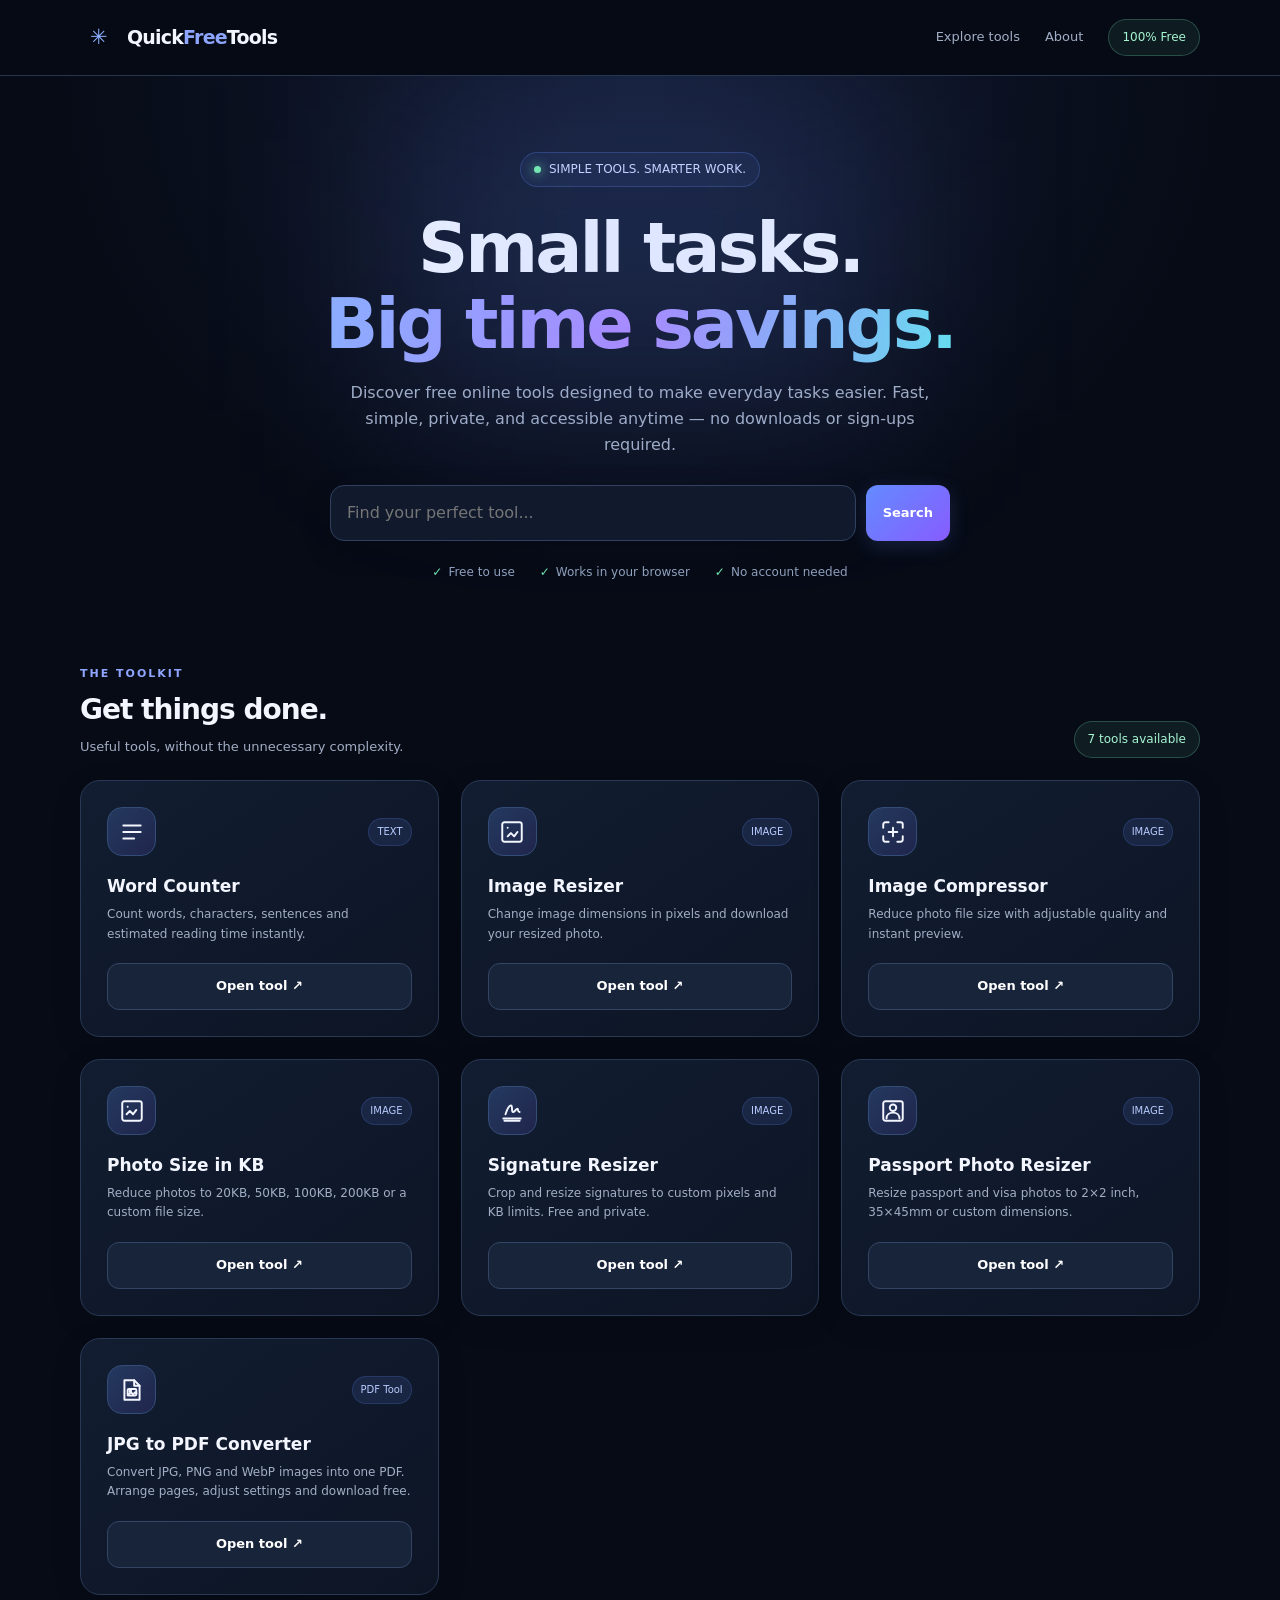
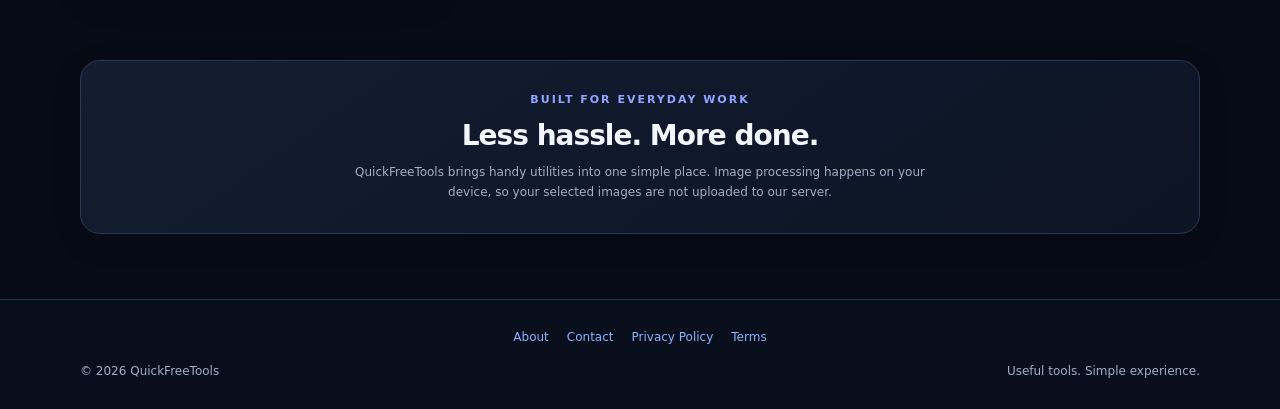
==== commit 57d65c03: "Update index.html" ====
--- a/index.html
+++ b/index.html
@@ -8,7 +8,6 @@
 <meta name="description" content="Free online tools to count words, resize & compress images, reduce photo size in KB, resize passport photos, and convert JPG to PDF. Fast, private, and free to use.">
 <title>QuickFreeTools — Smart Tools. Zero Cost.</title>
 <link rel="canonical" href="https://quickfreetools.github.io/quickfreetools/">
-<link rel="icon" href="data:image/svg+xml,%3Csvg xmlns='http://www.w3.org/2000/svg' viewBox='0 0 100 100'%3E%3Crect width='100' height='100' rx='24' fill='%236888ff'/%3E%3Ctext x='50' y='68' font-size='58' text-anchor='middle' fill='white'%3E%E2%9C%B3%3C/text%3E%3C/svg%3E">
 
 <meta property="og:type" content="website">
 <meta property="og:site_name" content="QuickFreeTools">
@@ -32,9 +31,9 @@
   "@context": "https://schema.org",
   "@type": "ItemList",
   "itemListElement": [
-    {"@type":"SiteNavigationElement","position":1,"name":"Word Counter","url":"https://quickfreetools.github.io/quickfreetools/#words"},
-    {"@type":"SiteNavigationElement","position":2,"name":"Image Resizer","url":"https://quickfreetools.github.io/quickfreetools/#resize"},
-    {"@type":"SiteNavigationElement","position":3,"name":"Image Compressor","url":"https://quickfreetools.github.io/quickfreetools/#compress"},
+    {"@type":"SiteNavigationElement","position":1,"name":"Word Counter","url":"https://quickfreetools.github.io/quickfreetools/word-counter.html"},
+    {"@type":"SiteNavigationElement","position":2,"name":"Image Resizer","url":"https://quickfreetools.github.io/quickfreetools/image-resizer.html"},
+    {"@type":"SiteNavigationElement","position":3,"name":"Image Compressor","url":"https://quickfreetools.github.io/quickfreetools/image-compressor.html"},
     {"@type":"SiteNavigationElement","position":4,"name":"Photo Size in KB","url":"https://quickfreetools.github.io/quickfreetools/photo-size-in-kb.html"},
     {"@type":"SiteNavigationElement","position":5,"name":"Signature Resizer","url":"https://quickfreetools.github.io/quickfreetools/signature-resizer.html"},
     {"@type":"SiteNavigationElement","position":6,"name":"Passport Photo Resizer","url":"https://quickfreetools.github.io/quickfreetools/passport-photo-resizer.html"},
@@ -89,51 +88,16 @@
 .tag{font-size:10px;color:#8ce7d4;background:#12312f;padding:5px 8px;border-radius:20px}
 .card h3{font-size:17px;margin:17px 0 5px}
 .card p{font-size:12px;color:var(--muted);min-height:40px;margin:0 0 18px}
-.card button{width:100%}
-.workspace{margin-top:30px}
-.toolpanel{display:none;background:#10192b;border:1px solid #293853;border-radius:20px;padding:clamp(18px,4vw,32px)}
-.toolpanel.active{display:block;animation:appear .25s ease}
-@keyframes appear{from{opacity:0;transform:translateY(6px)}to{opacity:1;transform:translateY(0)}}
-.panelhead{display:flex;justify-content:space-between;align-items:center;gap:15px;margin-bottom:22px}
-.panelhead h3{margin:0;font-size:21px}
-.panelhead p{margin:3px 0 0;color:var(--muted);font-size:12px}
-.closebtn{background:#1a2740;border:1px solid #354563;color:white;border-radius:9px;padding:7px 12px}
-textarea,.field{width:100%;background:#080f1e;border:1px solid #2a3955;border-radius:12px;color:white;padding:14px;outline:none}
-textarea{min-height:170px;resize:vertical}
-textarea::placeholder,.field::placeholder{color:#687a98}
-.metrics{display:grid;grid-template-columns:repeat(4,1fr);gap:10px;margin-top:13px}
-.metric{padding:14px;border:1px solid #293853;border-radius:12px;background:#0c1424}
-.metric strong{display:block;font-size:23px;color:#a5b5ff}
-.metric span{font-size:11px;color:var(--muted)}
-.rowtools{display:flex;gap:9px;flex-wrap:wrap;margin-top:14px}
-.dropzone{border:1px dashed #53658a;border-radius:15px;padding:30px 15px;text-align:center;background:#0b1425}
-.dropzone .bigicon{font-size:35px}
-.dropzone p{font-size:13px;color:var(--muted)}
-.filelabel{display:inline-block;cursor:pointer}
-.filelabel input{display:none}
-.imagepreview{display:none;max-width:100%;max-height:300px;object-fit:contain;margin:18px auto;border-radius:10px}
-.options{display:grid;grid-template-columns:repeat(2,minmax(0,1fr));gap:14px;margin-top:18px}
-.option label{display:block;color:var(--muted);font-size:12px;margin-bottom:6px}
-.option input,.option select{width:100%;background:#080f1e;color:white;border:1px solid #2a3955;border-radius:10px;padding:10px}
-.option input[type=range]{padding:0;accent-color:#738aff}
-.status{color:var(--green);font-size:13px;margin-top:13px;overflow-wrap:anywhere}
+.card .btn{display:block;width:100%;text-align:center}
+.empty{color:var(--muted);font-size:13px;padding:12px 0}
 footer{border-top:1px solid var(--line);padding:28px 0;color:var(--muted);font-size:12px}
 .footerrow{display:flex;justify-content:space-between;gap:15px;flex-wrap:wrap}
-.notice{font-size:11px;color:#8798b5;margin-top:13px}
-.empty{color:var(--muted);font-size:13px;padding:12px 0}
-@media(max-width:700px){.navlinks{gap:12px}.navlinks .hide{display:none}.hero{padding-top:55px}h1{letter-spacing:-1.8px}.grid{grid-template-columns:1fr}.card{padding:20px}.card p{min-height:0}.sectionhead{align-items:start;flex-direction:column}.metrics{grid-template-columns:repeat(2,1fr)}.options{grid-template-columns:1fr}.stats{gap:12px}.panelhead h3{font-size:18px}}
-
-/* ---- Additions below: no visual change in normal use, only accessibility/footer-link styling ---- */
-.skip-link{position:absolute;left:-999px;top:auto;background:var(--blue);color:white;padding:10px 16px;border-radius:8px;z-index:100}
-.skip-link:focus{left:16px;top:16px}
-.toolpanel:focus{outline:2px solid var(--blue);outline-offset:4px}
-.inline-check{width:auto;margin-right:6px}
 .footerlinks{display:flex;gap:18px;flex-wrap:wrap;justify-content:center;margin-bottom:14px;font-size:12px}
 .footerlinks a{color:#8ab4ff}
 .footerlinks a:hover{color:white}
-.related{margin-top:30px;border-top:1px solid var(--line);padding-top:20px;text-align:left}
-.related p{font-size:12px;color:var(--muted);margin-bottom:12px;font-weight:700;letter-spacing:.5px}
-.related .rowtools a{font-size:12px;padding:8px 14px;margin:0}
+.skip-link{position:absolute;left:-999px;top:auto;background:var(--blue);color:white;padding:10px 16px;border-radius:8px;z-index:100}
+.skip-link:focus{left:16px;top:16px}
+@media(max-width:700px){.navlinks{gap:12px}.navlinks .hide{display:none}.hero{padding-top:55px}h1{letter-spacing:-1.8px}.grid{grid-template-columns:1fr}.card{padding:20px}.card p{min-height:0}.sectionhead{align-items:start;flex-direction:column}.stats{gap:12px}}
 </style>
 <link rel="stylesheet" href="premium.css">
 </head>
@@ -145,7 +109,7 @@
     <a class="logo" href="./" aria-label="QuickFreeTools home"><span class="logoicon">✳</span><span>Quick<em>Free</em>Tools</span></a>
     <div class="navlinks">
       <a href="#tools">Explore tools</a>
-      <a class="hide" href="#about">About</a>
+      <a class="hide" href="about.html">About</a>
       <span class="pill">100% Free</span>
     </div>
   </div>
@@ -175,25 +139,21 @@
     <span class="pill" id="toolcount">7 tools available</span>
   </div>
   <div class="grid" id="toolgrid">
+
     <article class="card" data-name="word counter text character sentence reading time">
       <div class="cardtop"><div class="toolicon">
-  <svg width="26" height="26" viewBox="0 0 24 24"
-       fill="none" stroke="currentColor"
-       stroke-width="1.8" stroke-linecap="round"
-       stroke-linejoin="round" aria-hidden="true">
+  <svg width="26" height="26" viewBox="0 0 24 24" fill="none" stroke="currentColor" stroke-width="1.8" stroke-linecap="round" stroke-linejoin="round" aria-hidden="true">
     <path d="M4 6h16M4 12h16M4 18h10"/>
   </svg>
 </div><span class="tag">TEXT</span></div>
       <h3>Word Counter</h3>
       <p>Count words, characters, sentences and estimated reading time instantly.</p>
-      <button class="btn secondary" aria-controls="words" aria-expanded="false" onclick="openTool('words')">Open tool ↗</button>
-    </article>
+      <a class="btn secondary" href="word-counter.html">Open tool ↗</a>
+    </article>
+
     <article class="card" data-name="image resizer resize photo pixels dimensions jpg png webp">
       <div class="cardtop"><div class="toolicon">
-  <svg width="26" height="26" viewBox="0 0 24 24"
-       fill="none" stroke="currentColor"
-       stroke-width="1.8" stroke-linecap="round"
-       stroke-linejoin="round" aria-hidden="true">
+  <svg width="26" height="26" viewBox="0 0 24 24" fill="none" stroke="currentColor" stroke-width="1.8" stroke-linecap="round" stroke-linejoin="round" aria-hidden="true">
     <rect x="3" y="3" width="18" height="18" rx="2"/>
     <path d="M8 16l3-3 3 3 3-4"/>
     <path d="M8 8h.01"/>
@@ -201,14 +161,12 @@
 </div><span class="tag">IMAGE</span></div>
       <h3>Image Resizer</h3>
       <p>Change image dimensions in pixels and download your resized photo.</p>
-      <button class="btn secondary" aria-controls="resize" aria-expanded="false" onclick="openTool('resize')">Open tool ↗</button>
-    </article>
+      <a class="btn secondary" href="image-resizer.html">Open tool ↗</a>
+    </article>
+
     <article class="card" data-name="image compressor compress reduce file size photo quality jpg webp">
       <div class="cardtop"><div class="toolicon">
-  <svg width="26" height="26" viewBox="0 0 24 24"
-       fill="none" stroke="currentColor"
-       stroke-width="1.8" stroke-linecap="round"
-       stroke-linejoin="round" aria-hidden="true">
+  <svg width="26" height="26" viewBox="0 0 24 24" fill="none" stroke="currentColor" stroke-width="1.8" stroke-linecap="round" stroke-linejoin="round" aria-hidden="true">
     <path d="M8 3H5a2 2 0 0 0-2 2v3"/>
     <path d="M16 3h3a2 2 0 0 1 2 2v3"/>
     <path d="M3 16v3a2 2 0 0 0 2 2h3"/>
@@ -218,225 +176,65 @@
 </div><span class="tag">IMAGE</span></div>
       <h3>Image Compressor</h3>
       <p>Reduce photo file size with adjustable quality and instant preview.</p>
-      <button class="btn secondary" aria-controls="compress" aria-expanded="false" onclick="openTool('compress')">Open tool ↗</button>
-    </article>
-<article class="card"
-data-name="photo size in kb converter reduce image 20kb 50kb 100kb 200kb">
-
-<div class="cardtop">
-
-<div class="toolicon">
-<svg width="26" height="26" viewBox="0 0 24 24"
-fill="none" stroke="currentColor"
-stroke-width="1.8" stroke-linecap="round"
-stroke-linejoin="round" aria-hidden="true">
+      <a class="btn secondary" href="image-compressor.html">Open tool ↗</a>
+    </article>
+
+    <article class="card" data-name="photo size in kb converter reduce image 20kb 50kb 100kb 200kb">
+      <div class="cardtop"><div class="toolicon">
+<svg width="26" height="26" viewBox="0 0 24 24" fill="none" stroke="currentColor" stroke-width="1.8" stroke-linecap="round" stroke-linejoin="round" aria-hidden="true">
 <rect x="3" y="3" width="18" height="18" rx="2"/>
 <path d="M7 15l3-3 3 3 3-4"/>
 <path d="M8 8h.01"/>
 </svg>
-</div>
-
-<span class="tag">IMAGE</span>
-
-</div>
-
-<h3>Photo Size in KB</h3>
-
-<p>
-Reduce photos to 20KB, 50KB, 100KB, 200KB
-or a custom file size.
-</p>
-
-<a class="btn secondary"
-href="photo-size-in-kb.html"
-style="display:block;text-align:center">
-Open tool ↗
-</a>
-
-</article>
-<article class="card"
-data-name="signature resizer resize signature online crop signature pixels kb">
-
-<div class="cardtop">
-
-<div class="toolicon">
-<svg width="26" height="26" viewBox="0 0 24 24"
-fill="none" stroke="currentColor"
-stroke-width="1.8" stroke-linecap="round"
-stroke-linejoin="round" aria-hidden="true">
+</div><span class="tag">IMAGE</span></div>
+      <h3>Photo Size in KB</h3>
+      <p>Reduce photos to 20KB, 50KB, 100KB, 200KB or a custom file size.</p>
+      <a class="btn secondary" href="photo-size-in-kb.html">Open tool ↗</a>
+    </article>
+
+    <article class="card" data-name="signature resizer resize signature online crop signature pixels kb">
+      <div class="cardtop"><div class="toolicon">
+<svg width="26" height="26" viewBox="0 0 24 24" fill="none" stroke="currentColor" stroke-width="1.8" stroke-linecap="round" stroke-linejoin="round" aria-hidden="true">
 <path d="M4 19h16"/>
 <path d="M6 15c2-6 4-8 5-8 2 0 0 6 2 6 1 0 3-3 4-3 1 0 0 3 2 3"/>
 <path d="M5 21h14"/>
 </svg>
-</div>
-
-<span class="tag">IMAGE</span>
-
-</div>
-
-<h3>Signature Resizer</h3>
-
-<p>
-Crop and resize signatures to custom pixels
-and KB limits. Free and private.
-</p>
-
-<a class="btn secondary"
-href="signature-resizer.html"
-style="display:block;text-align:center">
-Open tool ↗
-</a>
-
-</article>
-    <article class="card"
-data-name="passport photo resizer visa photo maker 2x2 inch 35x45mm resize passport image">
-
-<div class="cardtop">
-
-<div class="toolicon">
-<svg width="26" height="26"
-viewBox="0 0 24 24"
-fill="none"
-stroke="currentColor"
-stroke-width="1.8"
-stroke-linecap="round"
-stroke-linejoin="round"
-aria-hidden="true">
-
+</div><span class="tag">IMAGE</span></div>
+      <h3>Signature Resizer</h3>
+      <p>Crop and resize signatures to custom pixels and KB limits. Free and private.</p>
+      <a class="btn secondary" href="signature-resizer.html">Open tool ↗</a>
+    </article>
+
+    <article class="card" data-name="passport photo resizer visa photo maker 2x2 inch 35x45mm resize passport image">
+      <div class="cardtop"><div class="toolicon">
+<svg width="26" height="26" viewBox="0 0 24 24" fill="none" stroke="currentColor" stroke-width="1.8" stroke-linecap="round" stroke-linejoin="round" aria-hidden="true">
 <rect x="3" y="3" width="18" height="18" rx="2"/>
-
 <circle cx="12" cy="9" r="3"/>
-
 <path d="M6 19c0-3.5 2.5-5.5 6-5.5s6 2 6 5.5"/>
-
 </svg>
-</div>
-
-<span class="tag">IMAGE</span>
-
-</div>
-
-<h3>Passport Photo Resizer</h3>
-
-<p>
-Resize passport and visa photos to 2×2 inch,
-35×45mm or custom dimensions.
-</p>
-
-<a class="btn secondary"
-href="passport-photo-resizer.html"
-style="display:block;text-align:center">
-Open tool ↗
-</a>
-
-</article>
-<article class="card"
-data-name="jpg to pdf converter image to pdf png to pdf webp to pdf combine images">
-
-  <div class="cardtop">
-    <div class="toolicon">
-      <svg width="26" height="26"
-      viewBox="0 0 24 24"
-      fill="none"
-      stroke="currentColor"
-      stroke-width="1.8"
-      stroke-linecap="round"
-      stroke-linejoin="round"
-      aria-hidden="true">
-
+</div><span class="tag">IMAGE</span></div>
+      <h3>Passport Photo Resizer</h3>
+      <p>Resize passport and visa photos to 2×2 inch, 35×45mm or custom dimensions.</p>
+      <a class="btn secondary" href="passport-photo-resizer.html">Open tool ↗</a>
+    </article>
+
+    <article class="card" data-name="jpg to pdf converter image to pdf png to pdf webp to pdf combine images">
+      <div class="cardtop"><div class="toolicon">
+      <svg width="26" height="26" viewBox="0 0 24 24" fill="none" stroke="currentColor" stroke-width="1.8" stroke-linecap="round" stroke-linejoin="round" aria-hidden="true">
         <path d="M5 3h9l5 5v13H5z"/>
         <path d="M14 3v5h5"/>
         <rect x="8" y="11" width="8" height="6" rx="1"/>
         <circle cx="10.5" cy="13" r=".7" fill="currentColor"/>
         <path d="m8 17 3-3 2 2 2-2 1 1"/>
-
       </svg>
-    </div>
-
-    <span class="tag">PDF Tool</span>
-  </div>
-
-  <h3>JPG to PDF Converter</h3>
-
-  <p>
-    Convert JPG, PNG and WebP images into one PDF.
-    Arrange pages, adjust settings and download free.
-  </p>
-
-  <a class="btn secondary"
-  href="jpg-to-pdf.html"
-  style="display:block;text-align:center">
-    Open tool ↗
-  </a>
-
-</article>
+    </div><span class="tag">PDF Tool</span></div>
+      <h3>JPG to PDF Converter</h3>
+      <p>Convert JPG, PNG and WebP images into one PDF. Arrange pages, adjust settings and download free.</p>
+      <a class="btn secondary" href="jpg-to-pdf.html">Open tool ↗</a>
+    </article>
+
   </div>
   <p id="noresults" class="empty" hidden>No matching tools found. Try another search.</p>
-
-  <div class="workspace">
-    <section class="toolpanel" id="words" tabindex="-1" aria-labelledby="wordsHeading">
-      <div class="panelhead"><div><h3 id="wordsHeading">Word Counter</h3><p>Your text stays in this browser.</p></div><button class="closebtn" onclick="closeTools()">Close ×</button></div>
-      <textarea id="textinput" placeholder="Start typing or paste your text here..."></textarea>
-      <div class="metrics">
-        <div class="metric"><strong id="wc">0</strong><span>Words</span></div>
-        <div class="metric"><strong id="cc">0</strong><span>Characters</span></div>
-        <div class="metric"><strong id="sc">0</strong><span>Sentences</span></div>
-        <div class="metric"><strong id="rt">0 min</strong><span>Reading time</span></div>
-      </div>
-      <div class="rowtools"><button class="btn" onclick="copyText()">Copy text</button><button class="btn secondary" onclick="document.getElementById('textinput').value='';countWords()">Clear</button></div>
-      <p id="copyStatus" class="status" role="status"></p>
-      <div class="related">
-        <p>RELATED TOOLS FOR YOU:</p>
-        <div class="rowtools">
-          <a href="photo-size-in-kb.html" class="btn secondary">Photo Size in KB ↗</a>
-          <a href="signature-resizer.html" class="btn secondary">Signature Resizer ↗</a>
-        </div>
-      </div>
-    </section>
-
-    <section class="toolpanel" id="resize" tabindex="-1" aria-labelledby="resizeHeading">
-      <div class="panelhead"><div><h3 id="resizeHeading">Image Resizer</h3><p>Resize an image and download a new copy.</p></div><button class="closebtn" onclick="closeTools()">Close ×</button></div>
-      <div class="dropzone"><div class="bigicon">▧</div><strong>Choose an image to resize</strong><p>JPG, PNG or WebP · processed locally</p><label class="btn filelabel">Choose image<input id="resizeFile" type="file" accept="image/*"></label></div>
-      <img id="resizePreview" class="imagepreview" alt="Image resize preview">
-      <p id="resizeInfo" class="sub"></p>
-      <div class="options">
-        <div class="option"><label for="resizeW">Width (px)</label><input id="resizeW" type="number" min="1" max="10000" placeholder="Width"></div>
-        <div class="option"><label for="resizeH">Height (px)</label><input id="resizeH" type="number" min="1" max="10000" placeholder="Height"></div>
-        <div class="option"><label><input id="keepRatio" type="checkbox" checked class="inline-check">Keep aspect ratio</label></div>
-        <div class="option"><label for="resizeFormat">Output format</label><select id="resizeFormat"><option value="image/png">PNG</option><option value="image/jpeg">JPG</option><option value="image/webp">WebP</option></select></div>
-      </div>
-      <div class="rowtools"><button class="btn" id="resizeBtn" onclick="processImage('resize')" disabled>Resize & download</button></div>
-      <p id="resizeStatus" class="status" role="status"></p>
-      <div class="related">
-        <p>RELATED TOOLS FOR YOU:</p>
-        <div class="rowtools">
-          <a href="photo-size-in-kb.html" class="btn secondary">Photo Size in KB ↗</a>
-          <a href="passport-photo-resizer.html" class="btn secondary">Passport Photo Resizer ↗</a>
-        </div>
-      </div>
-    </section>
-
-    <section class="toolpanel" id="compress" tabindex="-1" aria-labelledby="compressHeading">
-      <div class="panelhead"><div><h3 id="compressHeading">Image Compressor</h3><p>Reduce file size by adjusting image quality.</p></div><button class="closebtn" onclick="closeTools()">Close ×</button></div>
-      <div class="dropzone"><div class="bigicon">◈</div><strong>Choose an image to compress</strong><p>JPG, PNG or WebP · processed locally</p><label class="btn filelabel">Choose image<input id="compressFile" type="file" accept="image/*"></label></div>
-      <img id="compressPreview" class="imagepreview" alt="Image compression preview">
-      <p id="compressInfo" class="sub"></p>
-      <div class="options">
-        <div class="option"><label for="quality">Image quality: <span id="qualityValue">75%</span></label><input id="quality" type="range" min="10" max="100" value="75"></div>
-        <div class="option"><label for="compressFormat">Output format</label><select id="compressFormat"><option value="image/webp">WebP (recommended)</option><option value="image/jpeg">JPG</option><option value="image/png">PNG</option></select></div>
-      </div>
-      <div class="rowtools"><button class="btn" id="compressBtn" onclick="processImage('compress')" disabled>Compress & download</button></div>
-      <p id="compressStatus" class="status" role="status"></p>
-      <p class="notice">Note: PNG output is lossless; the quality slider mainly affects JPG and WebP. Actual savings depend on the original image.</p>
-      <div class="related">
-        <p>RELATED TOOLS FOR YOU:</p>
-        <div class="rowtools">
-          <a href="photo-size-in-kb.html" class="btn secondary">Photo Size in KB ↗</a>
-          <a href="signature-resizer.html" class="btn secondary">Signature Resizer ↗</a>
-        </div>
-      </div>
-    </section>
-  </div>
 </section>
 
 <section class="section" id="about" style="padding-top:0">
@@ -467,27 +265,12 @@
 const $=id=>document.getElementById(id);
 $('year').textContent=new Date().getFullYear();
 
-const toolCountEl=document.querySelector('#tools .pill');
+const toolCountEl=$('toolcount');
 if(toolCountEl){
   const count=document.querySelectorAll('#toolgrid .card').length;
   toolCountEl.textContent=count+' tools available';
 }
 
-function openTool(id){
-  document.querySelectorAll('.toolpanel').forEach(p=>p.classList.remove('active'));
-  document.querySelectorAll('[aria-controls]').forEach(b=>b.setAttribute('aria-expanded','false'));
-  const panel=$(id);
-  panel.classList.add('active');
-  panel.scrollIntoView({behavior:'smooth',block:'start'});
-  panel.focus({preventScroll:true});
-  const trigger=document.querySelector(`[aria-controls="${id}"]`);
-  if(trigger)trigger.setAttribute('aria-expanded','true');
-}
-function closeTools(){
-  document.querySelectorAll('.toolpanel').forEach(p=>p.classList.remove('active'));
-  document.querySelectorAll('[aria-controls]').forEach(b=>b.setAttribute('aria-expanded','false'));
-  $('tools').scrollIntoView({behavior:'smooth',block:'start'});
-}
 function searchTools(){
   const q=$('search').value.trim().toLowerCase();
   let found=0;
@@ -500,127 +283,6 @@
 }
 $('search').addEventListener('input',searchTools);
 $('search').addEventListener('keydown',e=>{if(e.key==='Enter')searchTools()});
-
-function countWords(){
-  const t=$('textinput').value;
-  const words=t.trim()?t.trim().split(/\s+/u).length:0;
-  const sentences=t.trim()?(t.match(/[.!?]+(?=\s|$)/g)||[]).length:0;
-  $('wc').textContent=words.toLocaleString();
-  $('cc').textContent=t.length.toLocaleString();
-  $('sc').textContent=sentences.toLocaleString();
-  $('rt').textContent=(words?Math.max(1,Math.ceil(words/200)):0)+' min';
-  $('copyStatus').textContent='';
-}
-$('textinput').addEventListener('input',countWords);
-async function copyText(){
-  const t=$('textinput').value;
-  if(!t){$('copyStatus').textContent='Enter some text first.';return}
-  try{
-    await navigator.clipboard.writeText(t);
-    $('copyStatus').textContent='Text copied to clipboard.';
-  }catch(e){
-    $('textinput').select();
-    $('copyStatus').textContent='Text selected. Press Ctrl+C to copy.';
-  }
-}
-
-const imageState={resize:null,compress:null};
-function formatBytes(n){
-  if(n<1024)return n+' B';
-  if(n<1048576)return (n/1024).toFixed(1)+' KB';
-  return (n/1048576).toFixed(2)+' MB';
-}
-function loadImage(file){
-  return new Promise((resolve,reject)=>{
-    if(!file||!file.type.startsWith('image/')){reject(new Error('Please select a valid image.'));return}
-    const url=URL.createObjectURL(file),img=new Image();
-    img.onload=()=>resolve({img,url,file});
-    img.onerror=()=>{URL.revokeObjectURL(url);reject(new Error('This image could not be opened.'))};
-    img.src=url;
-  });
-}
-async function selectImage(type,file){
-  const status=$(type+'Status');
-  status.textContent='';
-  if(!file)return;
-  try{
-    const result=await loadImage(file);
-    if(imageState[type]?.url)URL.revokeObjectURL(imageState[type].url);
-    imageState[type]=result;
-    $(type+'Preview').src=result.url;
-    $(type+'Preview').style.display='block';
-    $(type+'Info').textContent=`Original: ${result.img.naturalWidth} × ${result.img.naturalHeight} px · ${formatBytes(file.size)}`;
-    if(file.size>25*1024*1024){
-      $(type+'Info').textContent+=' · Large file, processing may take a moment.';
-    }
-    if(type==='resize'){
-      $('resizeW').value=result.img.naturalWidth;
-      $('resizeH').value=result.img.naturalHeight;
-    }
-    $(type+'Btn').disabled=false;
-  }catch(e){
-    if(file.type && file.type.toLowerCase().includes('heic')){
-      status.textContent='HEIC photos are not supported by browsers yet. Please convert to JPG first.';
-    }else{
-      status.textContent=e.message;
-    }
-  }
-}
-
-$('resizeFile').addEventListener('change',e=>selectImage('resize',e.target.files[0]));
-$('compressFile').addEventListener('change',e=>selectImage('compress',e.target.files[0]));
-$('quality').addEventListener('input',()=>{$('qualityValue').textContent=$('quality').value+'%'});
-
-$('resizeW').addEventListener('input',()=>{
-  const s=imageState.resize;
-  if(s&&$('keepRatio').checked&&Number($('resizeW').value)>0){
-    $('resizeH').value=Math.round(Number($('resizeW').value)*s.img.naturalHeight/s.img.naturalWidth);
-  }
-});
-$('resizeH').addEventListener('input',()=>{
-  const s=imageState.resize;
-  if(s&&$('keepRatio').checked&&Number($('resizeH').value)>0){
-    $('resizeW').value=Math.round(Number($('resizeH').value)*s.img.naturalWidth/s.img.naturalHeight);
-  }
-});
-
-async function processImage(type){
-  const s=imageState[type],status=$(type+'Status'),btn=$(type+'Btn');
-  if(!s)return;
-  let w,h,format,quality;
-  if(type==='resize'){
-    w=Number($('resizeW').value);h=Number($('resizeH').value);
-    format=$('resizeFormat').value;quality=.92;
-    if(!Number.isInteger(w)||!Number.isInteger(h)||w<1||h<1||w>10000||h>10000){
-      status.textContent='Enter width and height between 1 and 10000 pixels.';return;
-    }
-  }else{
-    w=s.img.naturalWidth;h=s.img.naturalHeight;
-    format=$('compressFormat').value;quality=Number($('quality').value)/100;
-  }
-  if(w*h>40000000){status.textContent='That output is very large. Choose smaller dimensions.';return}
-  btn.disabled=true;status.textContent='Processing image…';
-  try{
-    const canvas=document.createElement('canvas');
-    canvas.width=w;canvas.height=h;
-    const ctx=canvas.getContext('2d');
-    if(format==='image/jpeg'){ctx.fillStyle='#ffffff';ctx.fillRect(0,0,w,h)}
-    ctx.drawImage(s.img,0,0,w,h);
-    const blob=await new Promise((resolve,reject)=>{
-      canvas.toBlob(b=>b?resolve(b):reject(new Error('Could not create output. Try another format.')),format,quality);
-    });
-    let ext=format==='image/jpeg'?'jpg':format==='image/png'?'png':'webp';
-    const url=URL.createObjectURL(blob);
-    const a=document.createElement('a');
-    a.href=url;a.download=`quickfreetools-${type}.${ext}`;
-    document.body.appendChild(a);a.click();a.remove();
-    setTimeout(()=>URL.revokeObjectURL(url),1500);
-    status.textContent=type==='compress'
-      ?`Done! Original ${formatBytes(s.file.size)} · New ${formatBytes(blob.size)} · ${blob.size<s.file.size?Math.round((1-blob.size/s.file.size)*100)+'% smaller':'output is not smaller this time'}.`
-      :`Done! Your ${w} × ${h} px image has been downloaded (${formatBytes(blob.size)}).`;
-  }catch(e){status.textContent=e.message||'Something went wrong. Please try again.'}
-  finally{btn.disabled=false}
-}
 </script>
 </body>
 </html>
